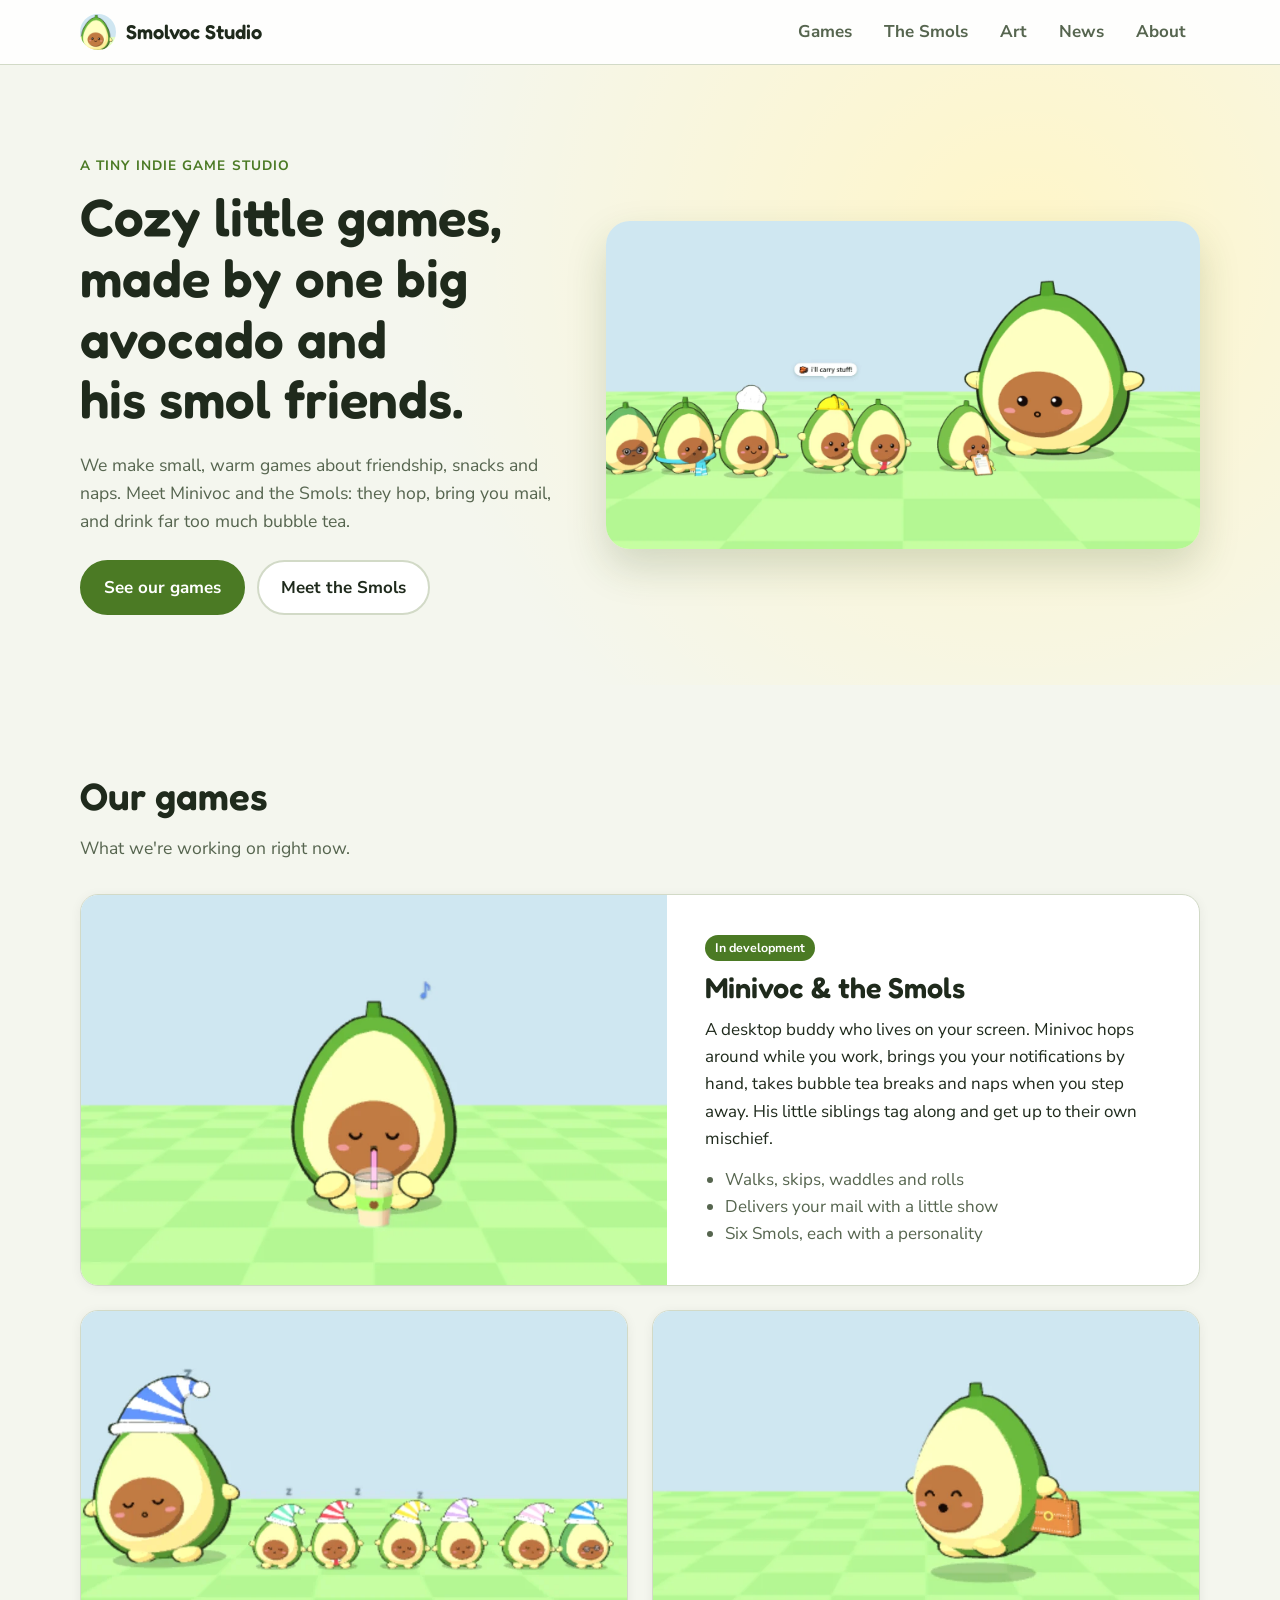
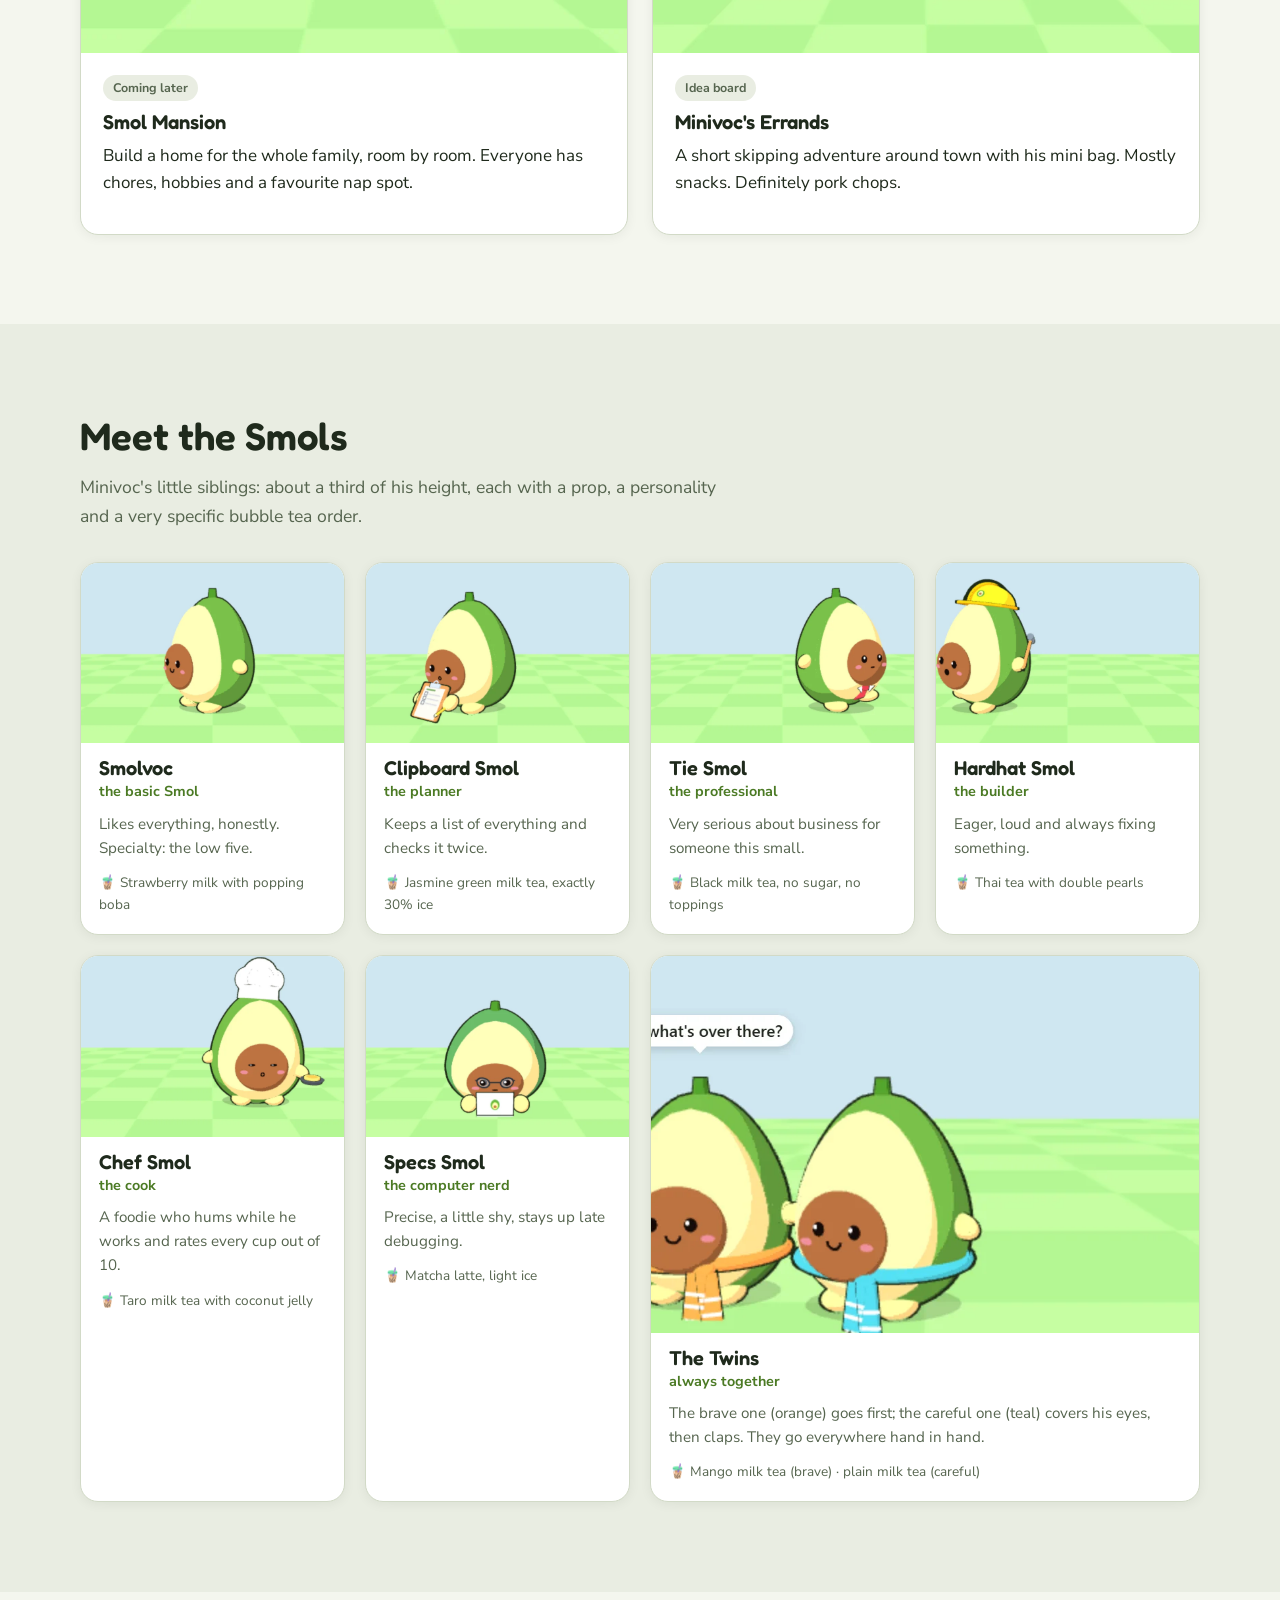
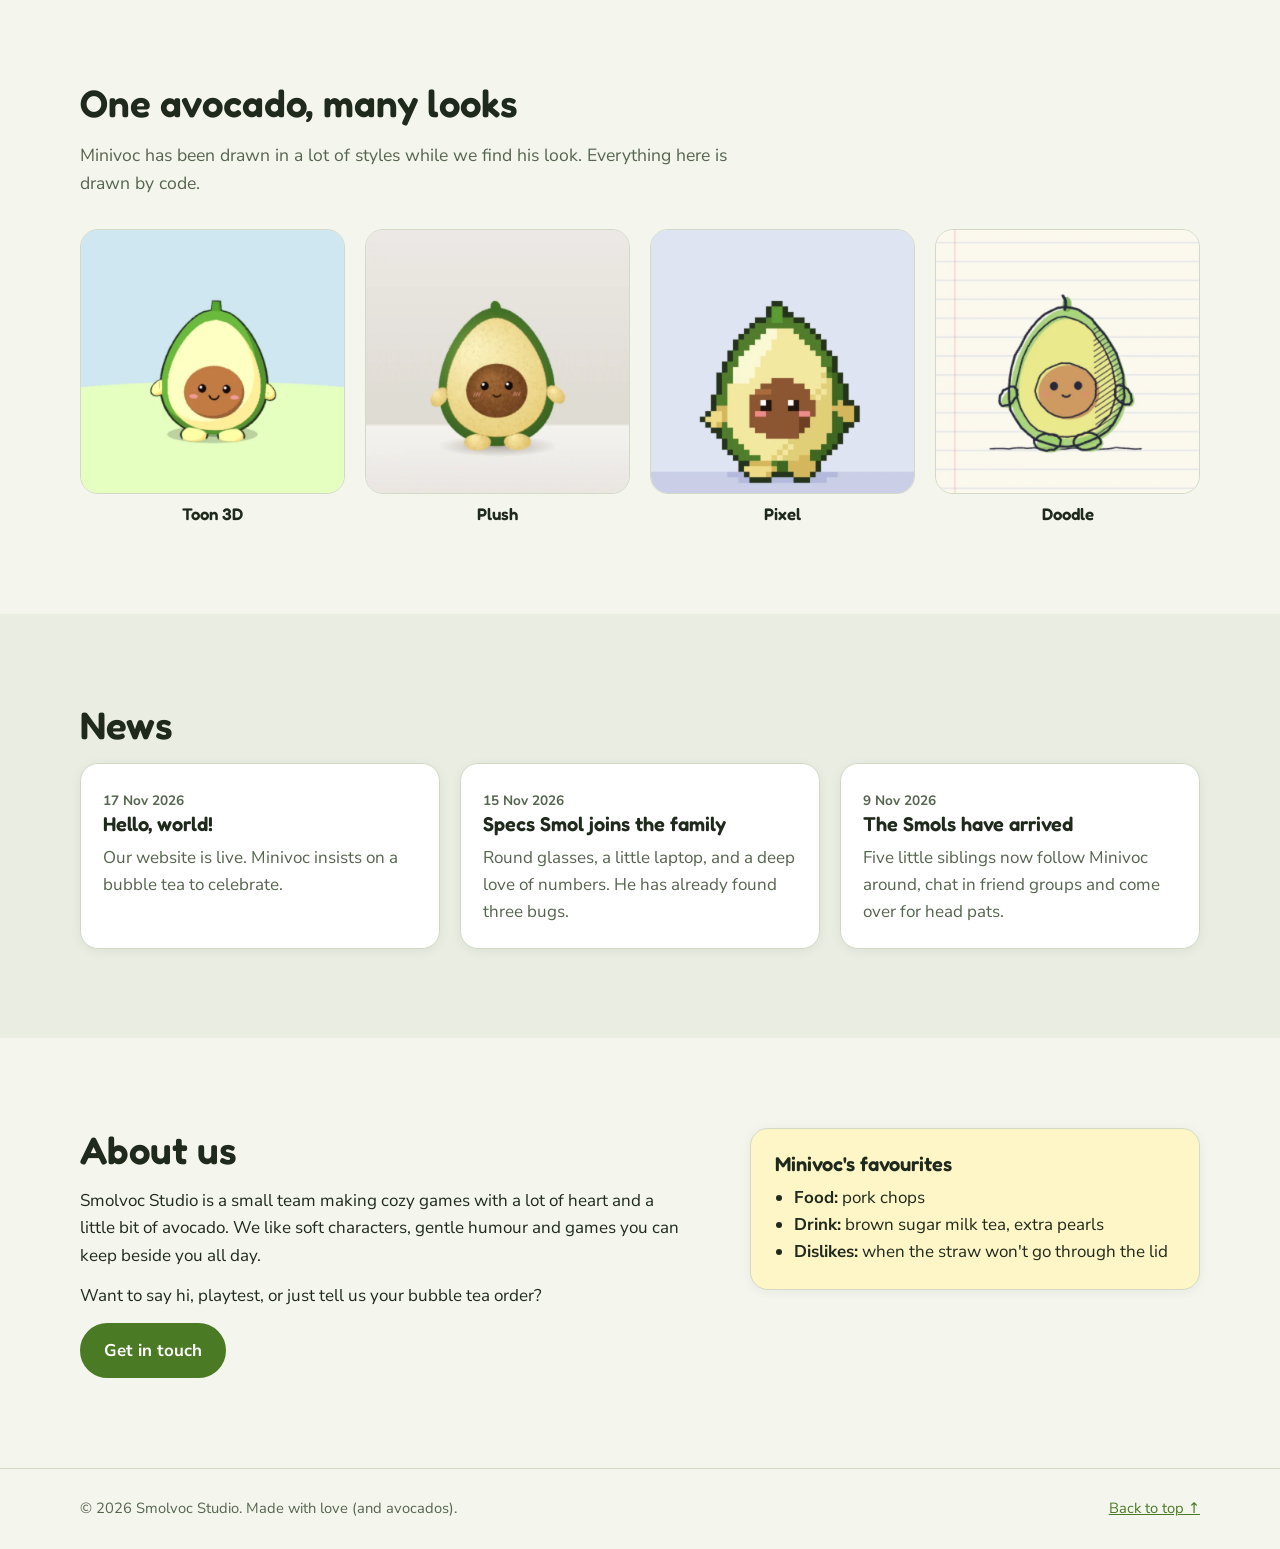
==== index.html @ 53bf6624 "TESTING SITE" ====
<!DOCTYPE html>
<html lang="en">
<head>
  <meta charset="utf-8">
  <meta name="viewport" content="width=device-width, initial-scale=1">
  <title>Smolvoc Studio · Cozy little games</title>
  <meta name="description" content="Smolvoc Studio makes small, cozy games starring Minivoc the avocado and his little siblings, the Smols.">
  <meta property="og:title" content="Smolvoc Studio">
  <meta property="og:description" content="Small, cozy games starring Minivoc and the Smols.">
  <meta property="og:image" content="assets/img/family.webp">
  <link rel="icon" type="image/png" href="assets/img/favicon.png">
  <link rel="preconnect" href="https://fonts.googleapis.com">
  <link rel="preconnect" href="https://fonts.gstatic.com" crossorigin>
  <link href="https://fonts.googleapis.com/css2?family=Fredoka:wght@500;600&family=Nunito+Sans:opsz,wght@6..12,400;6..12,700&display=swap" rel="stylesheet">
  <link rel="stylesheet" href="assets/css/style.css">
</head>
<body>
  <a class="skip" href="#main">Skip to content</a>

  <header class="site-header">
    <nav class="nav wrap" aria-label="Main">
      <a class="brand" href="#top"><img src="assets/img/favicon.png" alt="" width="36" height="36">Smolvoc Studio</a>
      <button class="nav-toggle" type="button" aria-expanded="false" aria-controls="nav-links">Menu</button>
      <ul class="nav-links" id="nav-links">
        <li><a href="#games">Games</a></li>
        <li><a href="#cast">The Smols</a></li>
        <li><a href="#styles">Art</a></li>
        <li><a href="#news">News</a></li>
        <li><a href="#about">About</a></li>
      </ul>
    </nav>
  </header>

  <main id="main">
    <!-- Hero -->
    <section class="hero" id="top">
      <div class="wrap hero-grid">
        <div class="hero-copy">
          <p class="eyebrow">A tiny indie game studio</p>
          <h1>Cozy little games, made by one big avocado and his smol friends.</h1>
          <p class="lede">We make small, warm games about friendship, snacks and naps. Meet Minivoc and the Smols: they hop, bring you mail, and drink far too much bubble tea.</p>
          <div class="cta">
            <a class="btn primary" href="#games">See our games</a>
            <a class="btn" href="#cast">Meet the Smols</a>
          </div>
        </div>
        <figure class="hero-art">
          <img src="assets/img/family.webp" width="1464" height="823" alt="Minivoc, a big cartoon avocado, standing with six small avocado Smols on a green checkered field.">
        </figure>
      </div>
    </section>

    <!-- Games -->
    <section class="section" id="games">
      <div class="wrap">
        <h2>Our games</h2>
        <p class="section-lede">What we're working on right now.</p>
        <div class="games">
          <article class="game featured">
            <img src="assets/img/minivoc-tea.webp" width="1116" height="698" alt="Minivoc sipping a bubble tea with a music note floating above him.">
            <div class="game-body">
              <span class="badge">In development</span>
              <h3>Minivoc &amp; the Smols</h3>
              <p>A desktop buddy who lives on your screen. Minivoc hops around while you work, brings you your notifications by hand, takes bubble tea breaks and naps when you step away. His little siblings tag along and get up to their own mischief.</p>
              <ul class="features">
                <li>Walks, skips, waddles and rolls</li>
                <li>Delivers your mail with a little show</li>
                <li>Six Smols, each with a personality</li>
              </ul>
            </div>
          </article>
          <article class="game">
            <img src="assets/img/nightcaps.webp" width="956" height="598" alt="Minivoc and five Smols asleep in striped nightcaps.">
            <div class="game-body">
              <span class="badge muted">Coming later</span>
              <h3>Smol Mansion</h3>
              <p>Build a home for the whole family, room by room. Everyone has chores, hobbies and a favourite nap spot.</p>
            </div>
          </article>
          <article class="game">
            <img src="assets/img/minivoc-bag.webp" width="956" height="598" alt="Minivoc skipping along with a little tan bag in his hand.">
            <div class="game-body">
              <span class="badge muted">Idea board</span>
              <h3>Minivoc's Errands</h3>
              <p>A short skipping adventure around town with his mini bag. Mostly snacks. Definitely pork chops.</p>
            </div>
          </article>
        </div>
      </div>
    </section>

    <!-- Cast -->
    <section class="section alt" id="cast">
      <div class="wrap">
        <h2>Meet the Smols</h2>
        <p class="section-lede">Minivoc's little siblings: about a third of his height, each with a prop, a personality and a very specific bubble tea order.</p>
        <div class="cast">
          <article class="char">
            <img src="assets/img/smol-plain.webp" width="956" height="598" alt="A plain Smolvoc standing on grass." loading="lazy">
            <h3>Smolvoc</h3><p class="role">the basic Smol</p>
            <p>Likes everything, honestly. Specialty: the low five.</p>
            <p class="tea">Strawberry milk with popping boba</p>
          </article>
          <article class="char">
            <img src="assets/img/smol-clipboard.webp" width="956" height="598" alt="Clipboard Smol holding a clipboard." loading="lazy">
            <h3>Clipboard Smol</h3><p class="role">the planner</p>
            <p>Keeps a list of everything and checks it twice.</p>
            <p class="tea">Jasmine green milk tea, exactly 30% ice</p>
          </article>
          <article class="char">
            <img src="assets/img/smol-tie.webp" width="956" height="598" alt="Tie Smol wearing a little red tie." loading="lazy">
            <h3>Tie Smol</h3><p class="role">the professional</p>
            <p>Very serious about business for someone this small.</p>
            <p class="tea">Black milk tea, no sugar, no toppings</p>
          </article>
          <article class="char">
            <img src="assets/img/smol-hardhat.webp" width="956" height="598" alt="Hardhat Smol in a yellow hard hat with a hammer." loading="lazy">
            <h3>Hardhat Smol</h3><p class="role">the builder</p>
            <p>Eager, loud and always fixing something.</p>
            <p class="tea">Thai tea with double pearls</p>
          </article>
          <article class="char">
            <img src="assets/img/smol-chef.webp" width="956" height="598" alt="Chef Smol in a chef's hat holding a frying pan." loading="lazy">
            <h3>Chef Smol</h3><p class="role">the cook</p>
            <p>A foodie who hums while he works and rates every cup out of 10.</p>
            <p class="tea">Taro milk tea with coconut jelly</p>
          </article>
          <article class="char">
            <img src="assets/img/smol-specs.webp" width="956" height="598" alt="Specs Smol with round glasses typing on a laptop." loading="lazy">
            <h3>Specs Smol</h3><p class="role">the computer nerd</p>
            <p>Precise, a little shy, stays up late debugging.</p>
            <p class="tea">Matcha latte, light ice</p>
          </article>
          <article class="char wide">
            <img src="assets/img/smol-twins.webp" width="956" height="598" alt="The twin Smols in orange and teal scarves, walking side by side." loading="lazy">
            <h3>The Twins</h3><p class="role">always together</p>
            <p>The brave one (orange) goes first; the careful one (teal) covers his eyes, then claps. They go everywhere hand in hand.</p>
            <p class="tea">Mango milk tea (brave) · plain milk tea (careful)</p>
          </article>
        </div>
      </div>
    </section>

    <!-- Art styles -->
    <section class="section" id="styles">
      <div class="wrap">
        <h2>One avocado, many looks</h2>
        <p class="section-lede">Minivoc has been drawn in a lot of styles while we find his look. Everything here is drawn by code.</p>
        <div class="styles">
          <figure><img src="assets/img/minivoc-toon.webp" width="716" height="716" alt="Minivoc in a cel-shaded 3D toon style." loading="lazy"><figcaption>Toon 3D</figcaption></figure>
          <figure><img src="assets/img/minivoc-plush.webp" width="716" height="716" alt="Minivoc drawn as a soft plush toy." loading="lazy"><figcaption>Plush</figcaption></figure>
          <figure><img src="assets/img/minivoc-pixel.webp" width="716" height="716" alt="Minivoc as a pixel-art sprite." loading="lazy"><figcaption>Pixel</figcaption></figure>
          <figure><img src="assets/img/minivoc-doodle.webp" width="716" height="716" alt="Minivoc as a hand-drawn doodle on lined paper." loading="lazy"><figcaption>Doodle</figcaption></figure>
        </div>
      </div>
    </section>

    <!-- News -->
    <section class="section alt" id="news">
      <div class="wrap">
        <h2>News</h2>
        <div class="news">
          <article>
            <time datetime="2026-11-17">17 Nov 2026</time>
            <h3>Hello, world!</h3>
            <p>Our website is live. Minivoc insists on a bubble tea to celebrate.</p>
          </article>
          <article>
            <time datetime="2026-11-15">15 Nov 2026</time>
            <h3>Specs Smol joins the family</h3>
            <p>Round glasses, a little laptop, and a deep love of numbers. He has already found three bugs.</p>
          </article>
          <article>
            <time datetime="2026-11-09">9 Nov 2026</time>
            <h3>The Smols have arrived</h3>
            <p>Five little siblings now follow Minivoc around, chat in friend groups and come over for head pats.</p>
          </article>
        </div>
      </div>
    </section>

    <!-- About -->
    <section class="section" id="about">
      <div class="wrap about">
        <div>
          <h2>About us</h2>
          <p>Smolvoc Studio is a small team making cozy games with a lot of heart and a little bit of avocado. We like soft characters, gentle humour and games you can keep beside you all day.</p>
          <p>Want to say hi, playtest, or just tell us your bubble tea order?</p>
          <a class="btn primary" href="mailto:hello@example.com">Get in touch</a>
        </div>
        <aside class="favs">
          <h3>Minivoc's favourites</h3>
          <ul>
            <li><b>Food:</b> pork chops</li>
            <li><b>Drink:</b> brown sugar milk tea, extra pearls</li>
            <li><b>Dislikes:</b> when the straw won't go through the lid</li>
          </ul>
        </aside>
      </div>
    </section>
  </main>

  <footer class="site-footer">
    <div class="wrap">
      <p>© <span id="year">2026</span> Smolvoc Studio. Made with love (and avocados).</p>
      <p><a href="#top">Back to top ↑</a></p>
    </div>
  </footer>

  <script src="assets/js/main.js"></script>
</body>
</html>
---- assets/css/style.css ----
:root {
  --bg: #f4f6ee;
  --bg-alt: #e9ede2;
  --surface: #ffffff;
  --ink: #1f2a1c;
  --muted: #56654f;
  --accent: #4b7a24;
  --accent-ink: #ffffff;
  --pit: #b87442;
  --cream: #fff6c8;
  --line: #d2dac7;
  --radius: 18px;
  --font-display: "Fredoka", "Trebuchet MS", sans-serif;
  --font-body: "Nunito Sans", "Segoe UI", system-ui, sans-serif;
  color-scheme: light;
}
@media (prefers-color-scheme: dark) {
  :root {
    --bg: #131811; --bg-alt: #1a2017; --surface: #1d2419; --ink: #e8eee2; --muted: #a2b099;
    --accent: #a3cf6e; --accent-ink: #15200c; --line: #2f3a2a; --cream: #3d3a1c; color-scheme: dark;
  }
}

* { box-sizing: border-box; }
html { scroll-behavior: smooth; scroll-padding-top: 76px; }
@media (prefers-reduced-motion: reduce) { html { scroll-behavior: auto; } }
body { margin: 0; background: var(--bg); color: var(--ink); font: 17px/1.6 var(--font-body); }
img { max-width: 100%; height: auto; display: block; }
h1, h2, h3 { font-family: var(--font-display); font-weight: 600; line-height: 1.15; margin: 0 0 0.4em; text-wrap: balance; }
h1 { font-size: clamp(2rem, 4.5vw, 3.3rem); }
h2 { font-size: clamp(1.7rem, 3.2vw, 2.4rem); }
h3 { font-size: 1.25rem; }
p { margin: 0 0 0.8em; }
a { color: var(--accent); }
a:focus-visible, button:focus-visible { outline: 3px solid var(--accent); outline-offset: 3px; border-radius: 6px; }

.wrap { width: min(1120px, 100% - 40px); margin-inline: auto; }
.skip { position: absolute; left: -999px; top: 8px; background: var(--surface); padding: 8px 14px; border-radius: 8px; z-index: 20; }
.skip:focus { left: 8px; }

/* Header */
.site-header { position: sticky; top: 0; z-index: 10; background: color-mix(in srgb, var(--surface) 88%, transparent); backdrop-filter: blur(10px); border-bottom: 1px solid var(--line); }
.nav { display: flex; align-items: center; gap: 16px; min-height: 64px; }
.brand { display: flex; align-items: center; gap: 10px; font: 600 1.25rem var(--font-display); color: var(--ink); text-decoration: none; margin-right: auto; }
.brand img { border-radius: 50%; background: #cfe6f1; }
.nav-links { display: flex; gap: 4px; list-style: none; margin: 0; padding: 0; }
.nav-links a { display: block; padding: 8px 14px; border-radius: 10px; color: var(--muted); font-weight: 700; text-decoration: none; }
.nav-links a:hover { background: var(--bg-alt); color: var(--ink); }
.nav-toggle { display: none; font: 700 0.95rem var(--font-body); background: var(--surface); color: var(--ink); border: 1px solid var(--line); border-radius: 10px; padding: 8px 14px; cursor: pointer; }
@media (max-width: 760px) {
  .nav-toggle { display: block; }
  .nav-links { display: none; position: absolute; left: 0; right: 0; top: 100%; flex-direction: column; padding: 8px 20px 16px; background: var(--surface); border-bottom: 1px solid var(--line); }
  .nav-links.open { display: flex; }
}

/* Buttons */
.btn { display: inline-block; padding: 12px 22px; border-radius: 999px; font-weight: 700; text-decoration: none; color: var(--ink); background: var(--surface); border: 2px solid var(--line); transition: transform 0.15s, border-color 0.15s; }
.btn:hover { border-color: var(--accent); transform: translateY(-2px); }
.btn.primary { background: var(--accent); color: var(--accent-ink); border-color: var(--accent); }

/* Hero */
.hero { padding: clamp(40px, 7vw, 90px) 0 clamp(40px, 6vw, 70px); background: radial-gradient(circle at 80% 30%, var(--cream), transparent 55%), var(--bg); }
.hero-grid { display: grid; grid-template-columns: 1fr 1.25fr; gap: clamp(24px, 4vw, 56px); align-items: center; }
.eyebrow { font-weight: 700; color: var(--accent); text-transform: uppercase; letter-spacing: 0.08em; font-size: 0.85rem; }
.lede, .section-lede { color: var(--muted); font-size: 1.1rem; max-width: 60ch; }
.cta { display: flex; flex-wrap: wrap; gap: 12px; margin-top: 24px; }
.hero-art { margin: 0; }
.hero-art img { border-radius: 24px; box-shadow: 0 18px 40px rgba(40, 70, 20, 0.18); animation: bob 4s ease-in-out infinite; }
@keyframes bob { 50% { transform: translateY(-8px); } }
@media (prefers-reduced-motion: reduce) { .hero-art img { animation: none; } }
@media (max-width: 860px) { .hero-grid { grid-template-columns: 1fr; } }

/* Sections */
.section { padding: clamp(50px, 7vw, 90px) 0; }
.section.alt { background: var(--bg-alt); }
.section-lede { margin-bottom: 32px; }

/* Cards */
.game, .char, .news article, .favs { background: var(--surface); border: 1px solid var(--line); border-radius: var(--radius); overflow: hidden; box-shadow: 0 2px 12px rgba(20, 40, 20, 0.06); }

.games { display: grid; grid-template-columns: repeat(2, 1fr); gap: 24px; }
.game { display: grid; grid-template-rows: auto 1fr; }
.game img { aspect-ratio: 16 / 10; object-fit: cover; width: 100%; }
.game-body { padding: 20px 22px 24px; }
.game.featured { grid-column: 1 / -1; grid-template-columns: 1.1fr 1fr; grid-template-rows: none; }
.game.featured img { height: 100%; }
.game.featured .game-body { padding: clamp(22px, 3vw, 40px); align-self: center; }
.game.featured h3 { font-size: 1.8rem; }
.badge { display: inline-block; font-size: 0.78rem; font-weight: 700; padding: 3px 10px; border-radius: 999px; background: var(--accent); color: var(--accent-ink); margin-bottom: 10px; }
.badge.muted { background: var(--bg-alt); color: var(--muted); }
.features { padding-left: 1.2em; margin: 0; color: var(--muted); }
@media (max-width: 760px) { .games { grid-template-columns: 1fr; } .game.featured { grid-template-columns: 1fr; } }

.cast { display: grid; grid-template-columns: repeat(auto-fill, minmax(240px, 1fr)); gap: 20px; }
.char { padding-bottom: 18px; transition: transform 0.2s; }
.char:hover { transform: translateY(-4px) rotate(-0.5deg); }
.char img { aspect-ratio: 16 / 11; object-fit: cover; width: 100%; margin-bottom: 14px; }
.char > :not(img) { padding-inline: 18px; }
.char h3 { margin-bottom: 0; }
.char .role { color: var(--accent); font-weight: 700; font-size: 0.9rem; margin-bottom: 8px; }
.char p { color: var(--muted); font-size: 0.95rem; }
.char .tea { font-size: 0.85rem; margin: 0; }
.char .tea::before { content: "🧋 "; }
.char.wide { grid-column: span 2; }
@media (max-width: 560px) { .char.wide { grid-column: auto; } }

.styles { display: grid; grid-template-columns: repeat(4, 1fr); gap: 20px; }
.styles figure { margin: 0; }
.styles img { border-radius: var(--radius); border: 1px solid var(--line); }
.styles figcaption { text-align: center; font: 600 1.05rem var(--font-display); margin-top: 10px; }
@media (max-width: 760px) { .styles { grid-template-columns: repeat(2, 1fr); } }

.news { display: grid; grid-template-columns: repeat(auto-fit, minmax(260px, 1fr)); gap: 20px; }
.news article { padding: 22px; }
.news time { color: var(--muted); font-size: 0.85rem; font-weight: 700; }
.news p { color: var(--muted); margin: 0; }

.about { display: grid; grid-template-columns: 1.4fr 1fr; gap: 40px; align-items: start; }
.about p { max-width: 60ch; }
.favs { padding: 24px; background: var(--cream); }
.favs ul { margin: 0; padding-left: 1.1em; }
@media (max-width: 760px) { .about { grid-template-columns: 1fr; } }

/* Footer */
.site-footer { border-top: 1px solid var(--line); padding: 28px 0; color: var(--muted); font-size: 0.92rem; }
.site-footer .wrap { display: flex; flex-wrap: wrap; justify-content: space-between; gap: 10px; }
.site-footer p { margin: 0; }
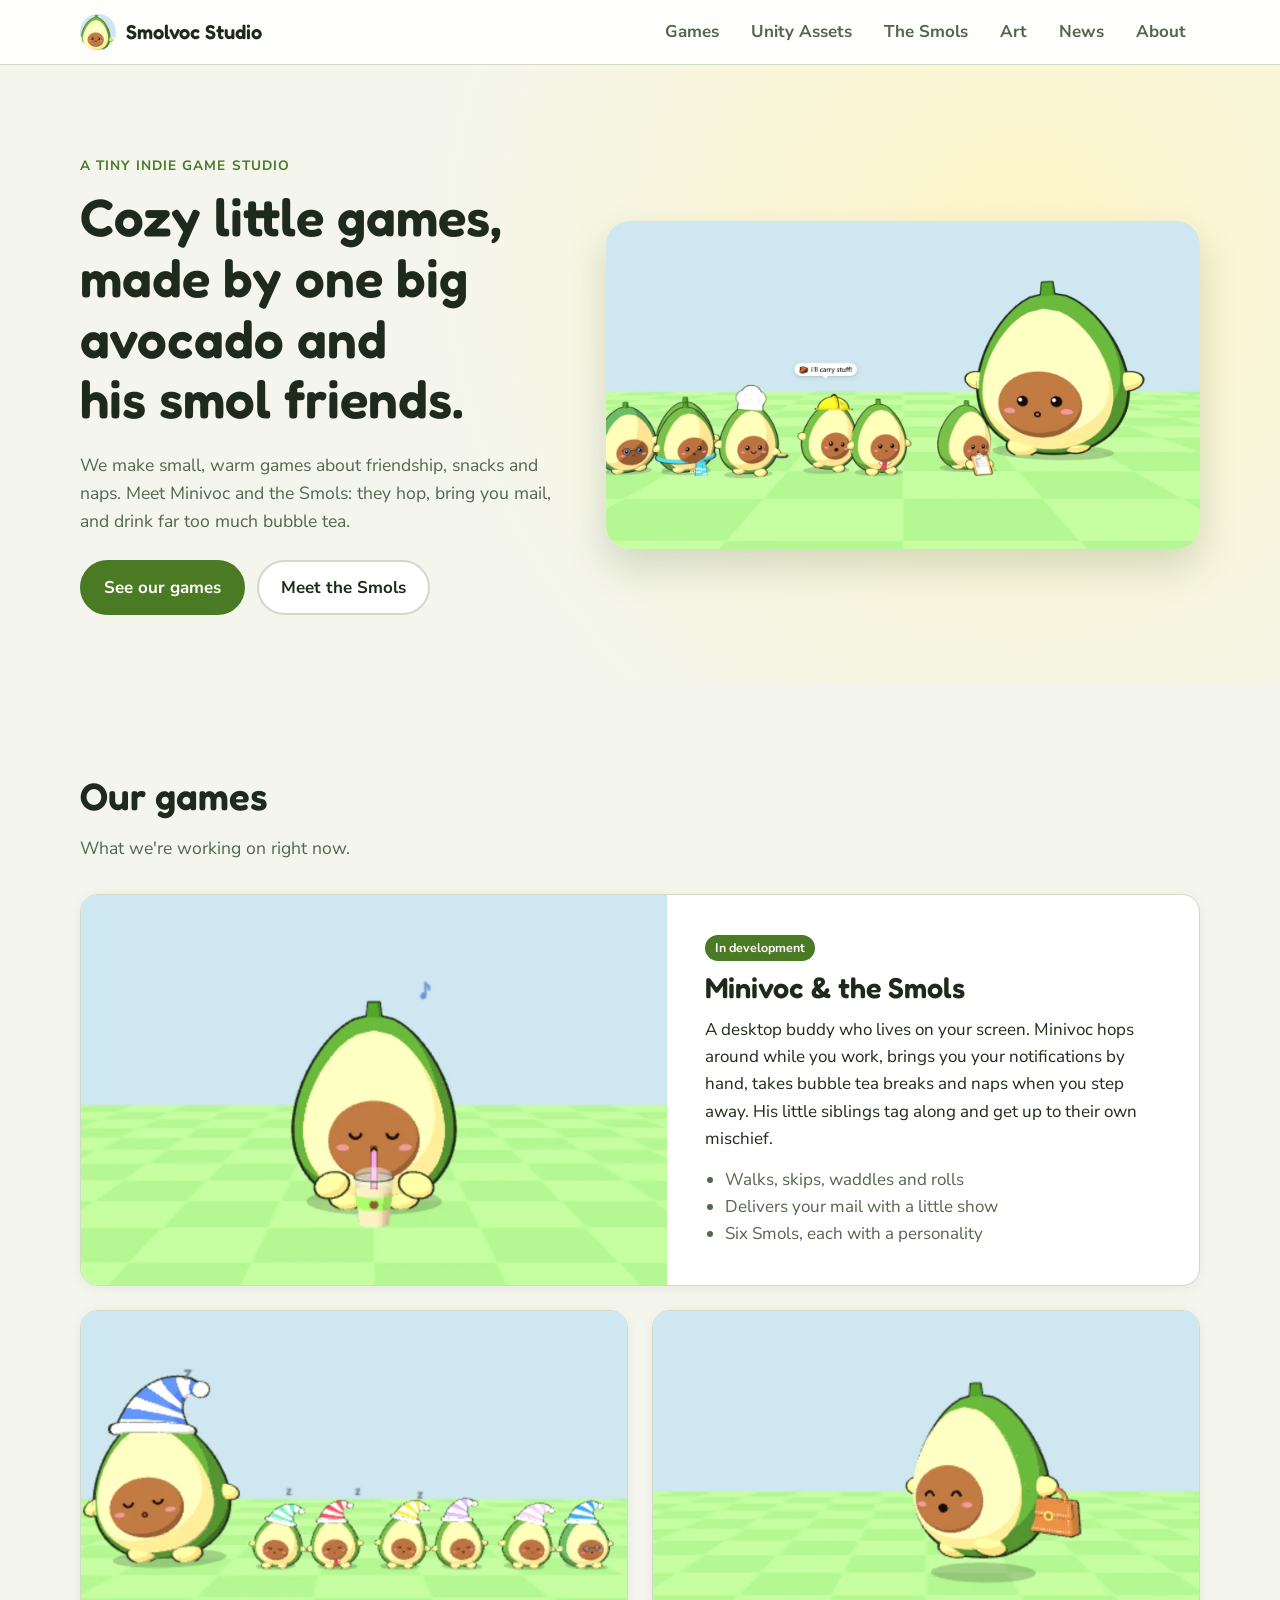
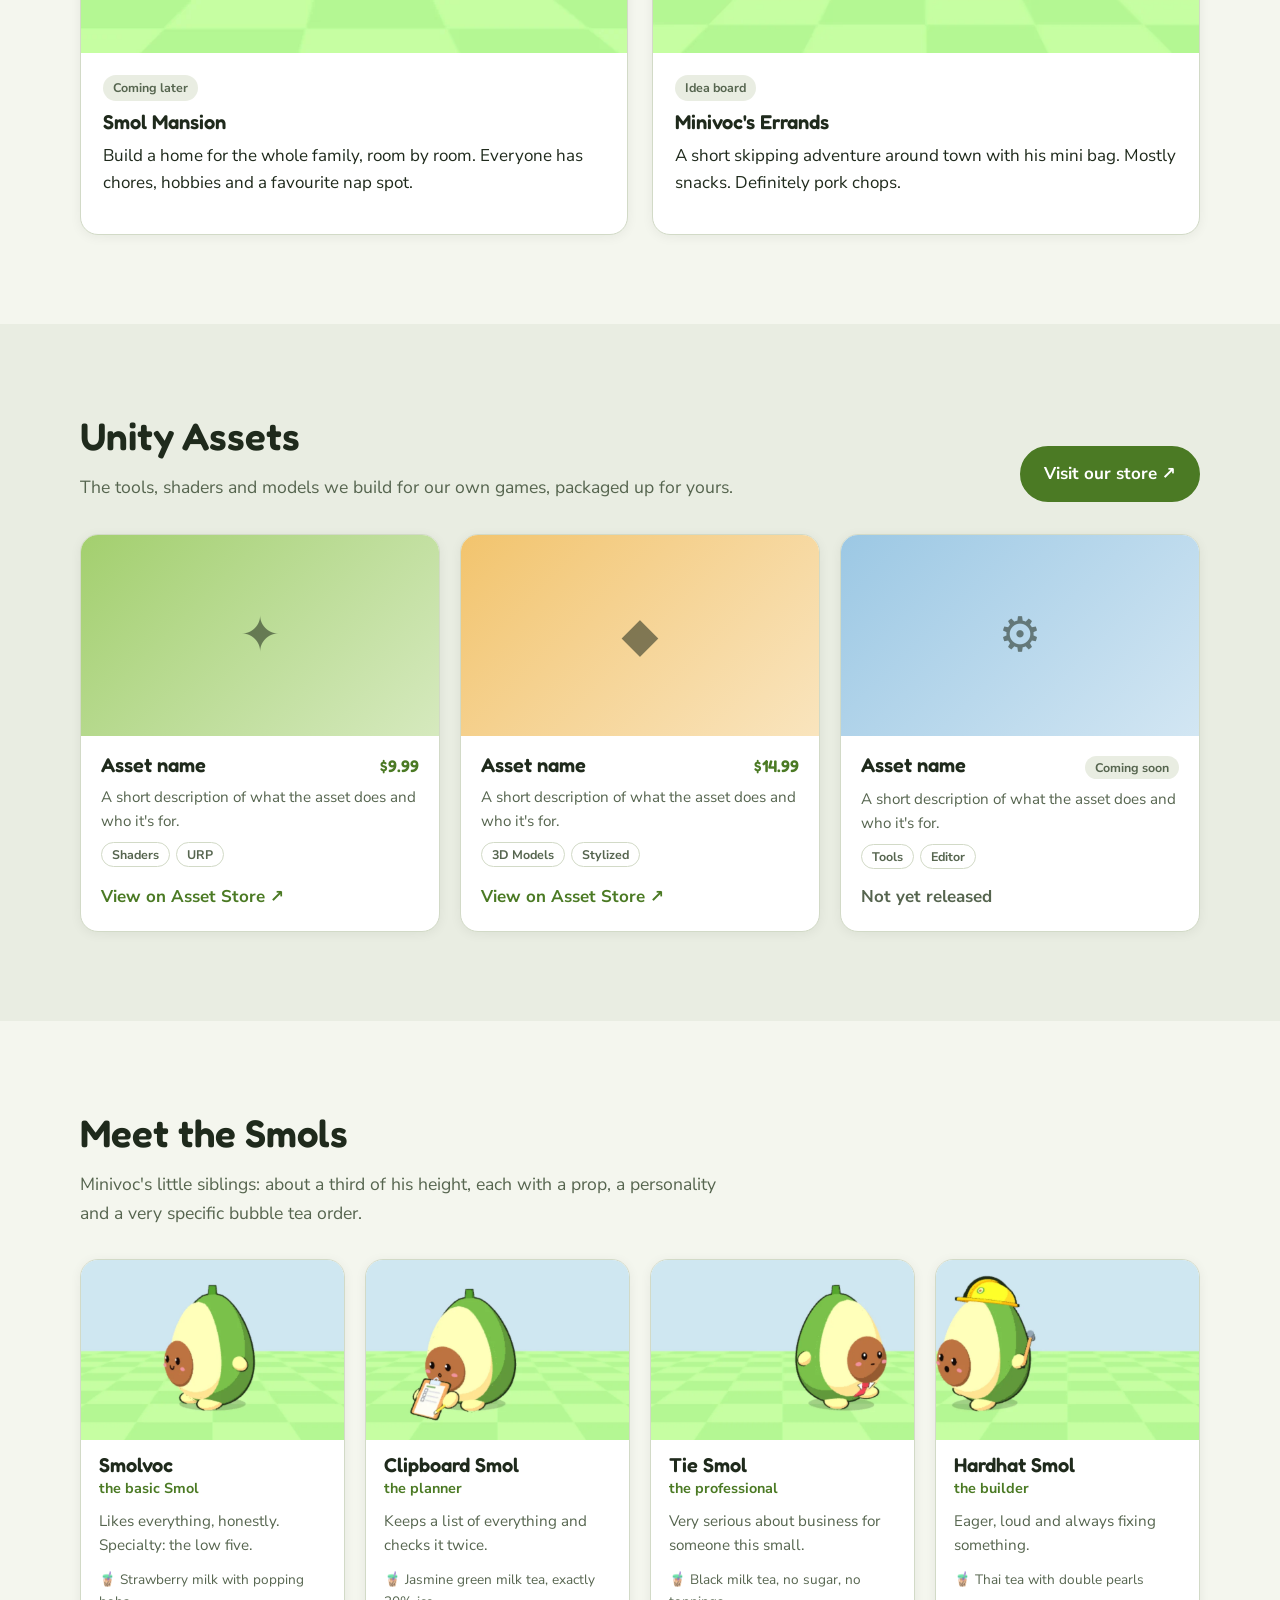
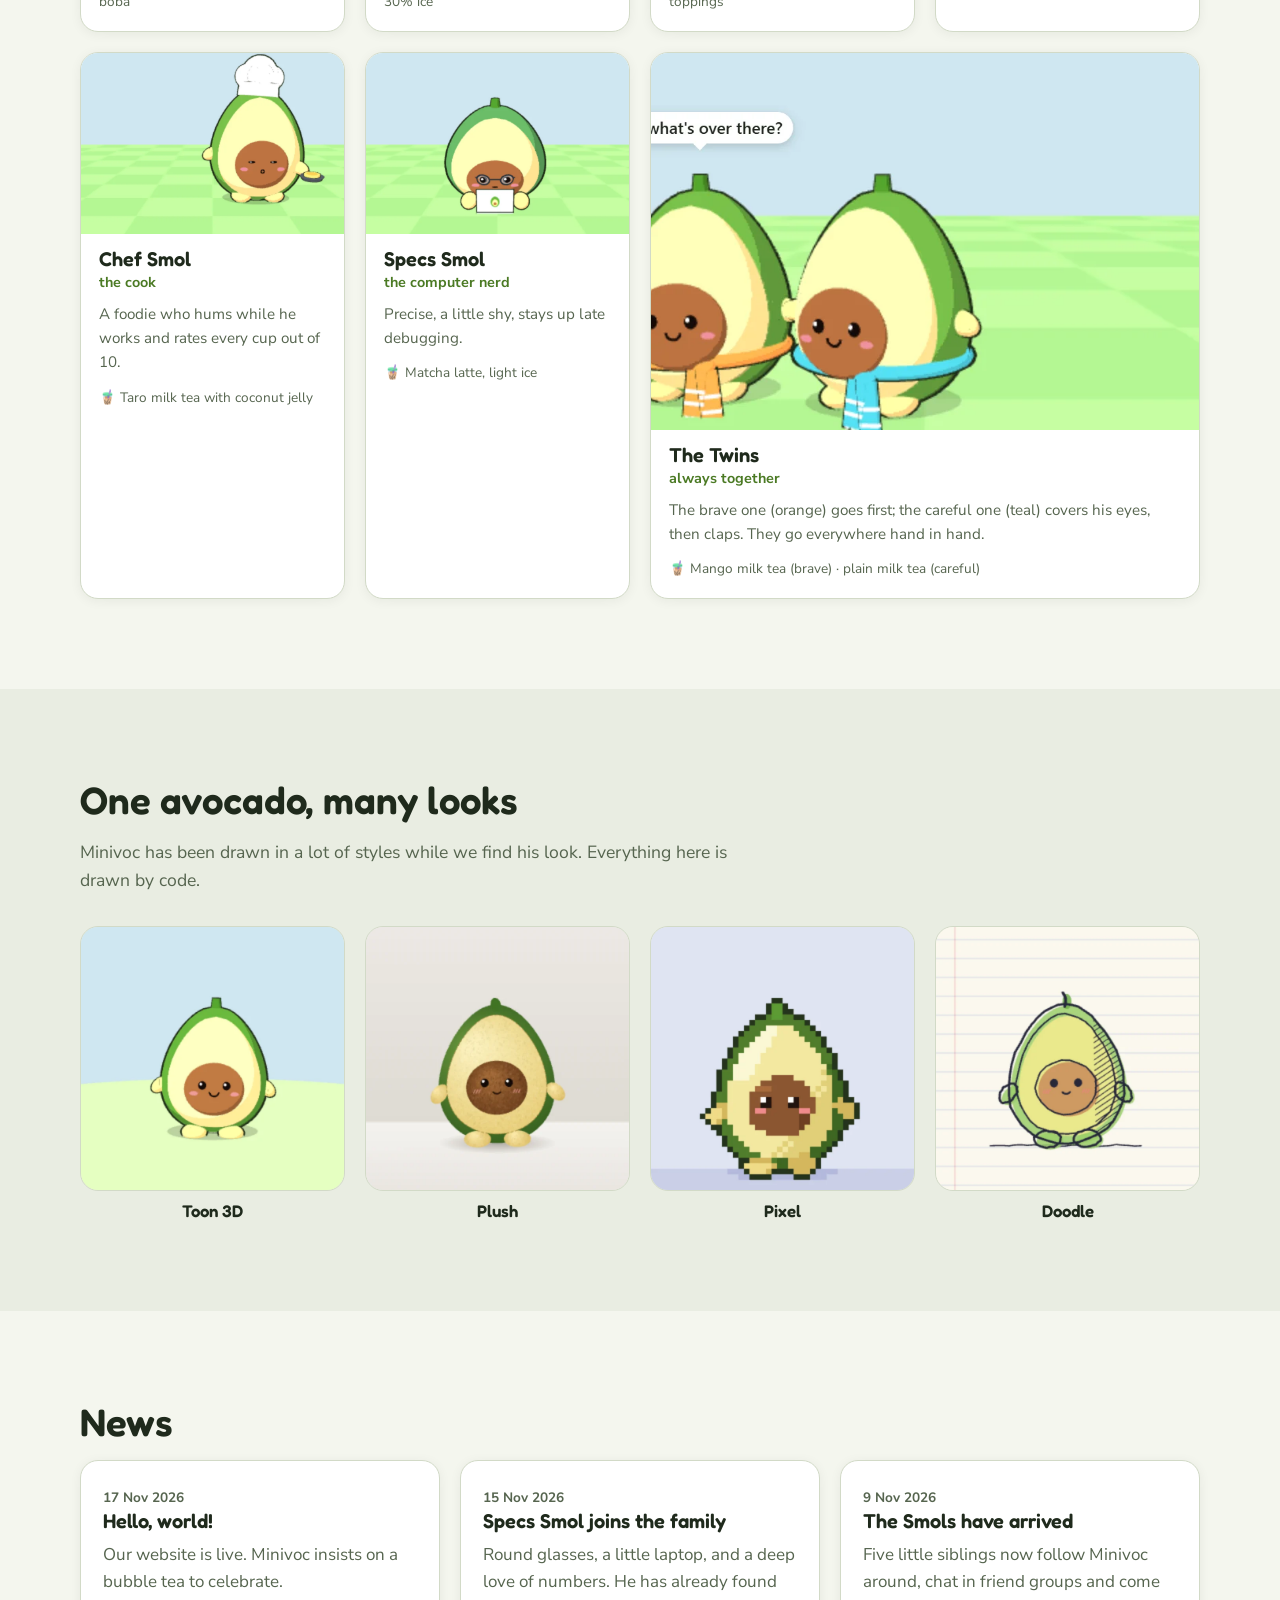
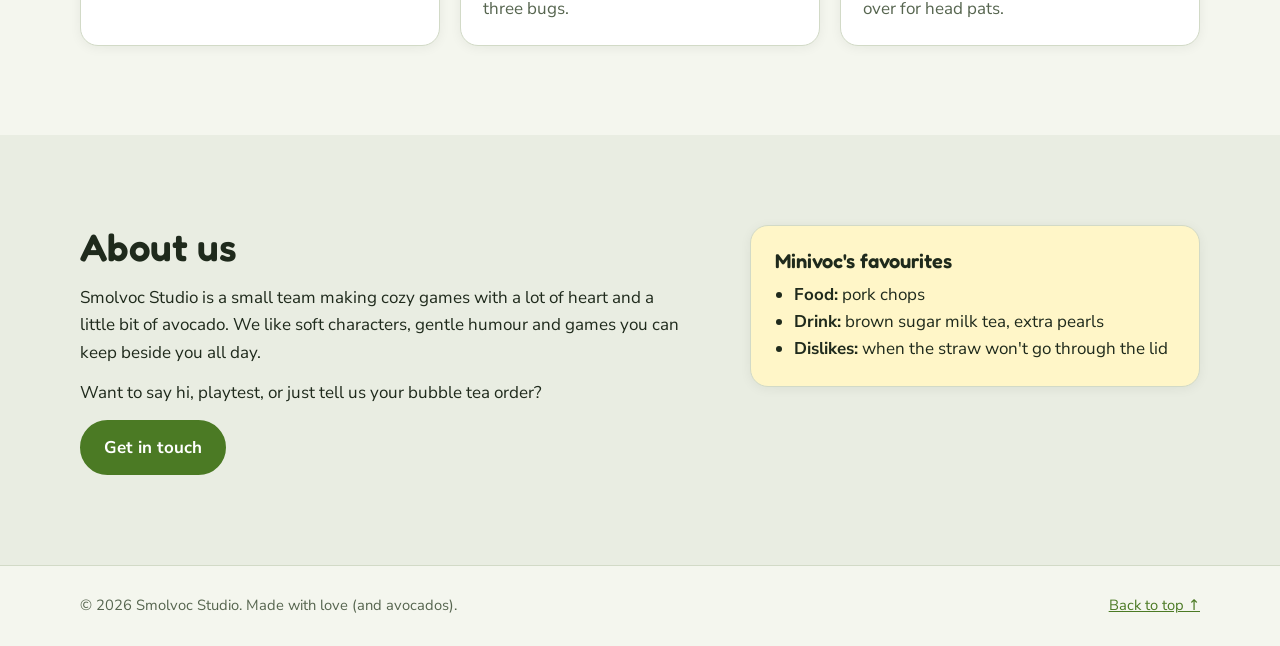
==== commit f0225d6a: "Unity Asset Store link" ====
--- a/index.html
+++ b/index.html
@@ -23,6 +23,7 @@
       <button class="nav-toggle" type="button" aria-expanded="false" aria-controls="nav-links">Menu</button>
       <ul class="nav-links" id="nav-links">
         <li><a href="#games">Games</a></li>
+        <li><a href="#assets">Unity Assets</a></li>
         <li><a href="#cast">The Smols</a></li>
         <li><a href="#styles">Art</a></li>
         <li><a href="#news">News</a></li>
@@ -89,8 +90,52 @@
       </div>
     </section>
 
+    <!-- Unity assets -->
+    <section class="section alt" id="assets">
+      <div class="wrap">
+        <div class="section-head">
+          <div>
+            <h2>Unity Assets</h2>
+            <p class="section-lede">The tools, shaders and models we build for our own games, packaged up for yours.</p>
+          </div>
+          <!-- TODO: replace with your Unity Asset Store publisher page link -->
+          <a class="btn primary" href="https://assetstore.unity.com/" target="_blank" rel="noopener">Visit our store ↗</a>
+        </div>
+        <div class="assets">
+          <!-- Copy one <article class="asset"> block per asset. Set the link, price, tags and (optionally) an image. -->
+          <article class="asset">
+            <div class="asset-thumb" style="--tint:#a3cf6e" aria-hidden="true">✦</div>
+            <div class="asset-body">
+              <div class="asset-row"><h3>Asset name</h3><span class="price">$9.99</span></div>
+              <p>A short description of what the asset does and who it's for.</p>
+              <ul class="tags"><li>Shaders</li><li>URP</li></ul>
+              <a class="asset-link" href="https://assetstore.unity.com/" target="_blank" rel="noopener">View on Asset Store ↗</a>
+            </div>
+          </article>
+          <article class="asset">
+            <div class="asset-thumb" style="--tint:#f2c46d" aria-hidden="true">◆</div>
+            <div class="asset-body">
+              <div class="asset-row"><h3>Asset name</h3><span class="price">$14.99</span></div>
+              <p>A short description of what the asset does and who it's for.</p>
+              <ul class="tags"><li>3D Models</li><li>Stylized</li></ul>
+              <a class="asset-link" href="https://assetstore.unity.com/" target="_blank" rel="noopener">View on Asset Store ↗</a>
+            </div>
+          </article>
+          <article class="asset">
+            <div class="asset-thumb" style="--tint:#9cc8e4" aria-hidden="true">⚙</div>
+            <div class="asset-body">
+              <div class="asset-row"><h3>Asset name</h3><span class="price soon">Coming soon</span></div>
+              <p>A short description of what the asset does and who it's for.</p>
+              <ul class="tags"><li>Tools</li><li>Editor</li></ul>
+              <span class="asset-link muted">Not yet released</span>
+            </div>
+          </article>
+        </div>
+      </div>
+    </section>
+
     <!-- Cast -->
-    <section class="section alt" id="cast">
+    <section class="section" id="cast">
       <div class="wrap">
         <h2>Meet the Smols</h2>
         <p class="section-lede">Minivoc's little siblings: about a third of his height, each with a prop, a personality and a very specific bubble tea order.</p>
@@ -142,7 +187,7 @@
     </section>
 
     <!-- Art styles -->
-    <section class="section" id="styles">
+    <section class="section alt" id="styles">
       <div class="wrap">
         <h2>One avocado, many looks</h2>
         <p class="section-lede">Minivoc has been drawn in a lot of styles while we find his look. Everything here is drawn by code.</p>
@@ -156,7 +201,7 @@
     </section>
 
     <!-- News -->
-    <section class="section alt" id="news">
+    <section class="section" id="news">
       <div class="wrap">
         <h2>News</h2>
         <div class="news">
@@ -180,7 +225,7 @@
     </section>
 
     <!-- About -->
-    <section class="section" id="about">
+    <section class="section alt" id="about">
       <div class="wrap about">
         <div>
           <h2>About us</h2>
--- a/assets/css/style.css
+++ b/assets/css/style.css
@@ -125,3 +125,23 @@
 .site-footer { border-top: 1px solid var(--line); padding: 28px 0; color: var(--muted); font-size: 0.92rem; }
 .site-footer .wrap { display: flex; flex-wrap: wrap; justify-content: space-between; gap: 10px; }
 .site-footer p { margin: 0; }
+
+/* Unity assets */
+.section-head { display: flex; flex-wrap: wrap; align-items: end; justify-content: space-between; gap: 8px 24px; margin-bottom: 32px; }
+.section-head .section-lede { margin-bottom: 0; }
+.assets { display: grid; grid-template-columns: repeat(auto-fill, minmax(280px, 1fr)); gap: 20px; }
+.asset { display: grid; grid-template-rows: auto 1fr; background: var(--surface); border: 1px solid var(--line); border-radius: var(--radius); overflow: hidden; box-shadow: 0 2px 12px rgba(20, 40, 20, 0.06); transition: transform 0.2s; }
+.asset:hover { transform: translateY(-4px); }
+.asset-thumb { aspect-ratio: 16 / 9; display: grid; place-items: center; font-size: 3rem; color: rgba(31, 42, 28, 0.55); background: linear-gradient(135deg, var(--tint), color-mix(in srgb, var(--tint) 45%, #ffffff)); }
+.asset > img { aspect-ratio: 16 / 9; object-fit: cover; width: 100%; }
+.asset-body { display: flex; flex-direction: column; gap: 8px; padding: 18px 20px 20px; }
+.asset-body p { color: var(--muted); font-size: 0.95rem; margin: 0; }
+.asset-row { display: flex; align-items: baseline; justify-content: space-between; gap: 12px; }
+.asset-row h3 { margin: 0; }
+.price { font: 600 1.05rem var(--font-display); color: var(--accent); white-space: nowrap; }
+.price.soon { font: 700 0.78rem var(--font-body); color: var(--muted); background: var(--bg-alt); padding: 3px 10px; border-radius: 999px; }
+.tags { display: flex; flex-wrap: wrap; gap: 6px; list-style: none; margin: 0; padding: 0; }
+.tags li { font-size: 0.78rem; font-weight: 700; padding: 2px 10px; border-radius: 999px; border: 1px solid var(--line); color: var(--muted); }
+.asset-link { margin-top: auto; padding-top: 6px; font-weight: 700; text-decoration: none; }
+.asset-link:hover { text-decoration: underline; }
+.asset-link.muted { color: var(--muted); }
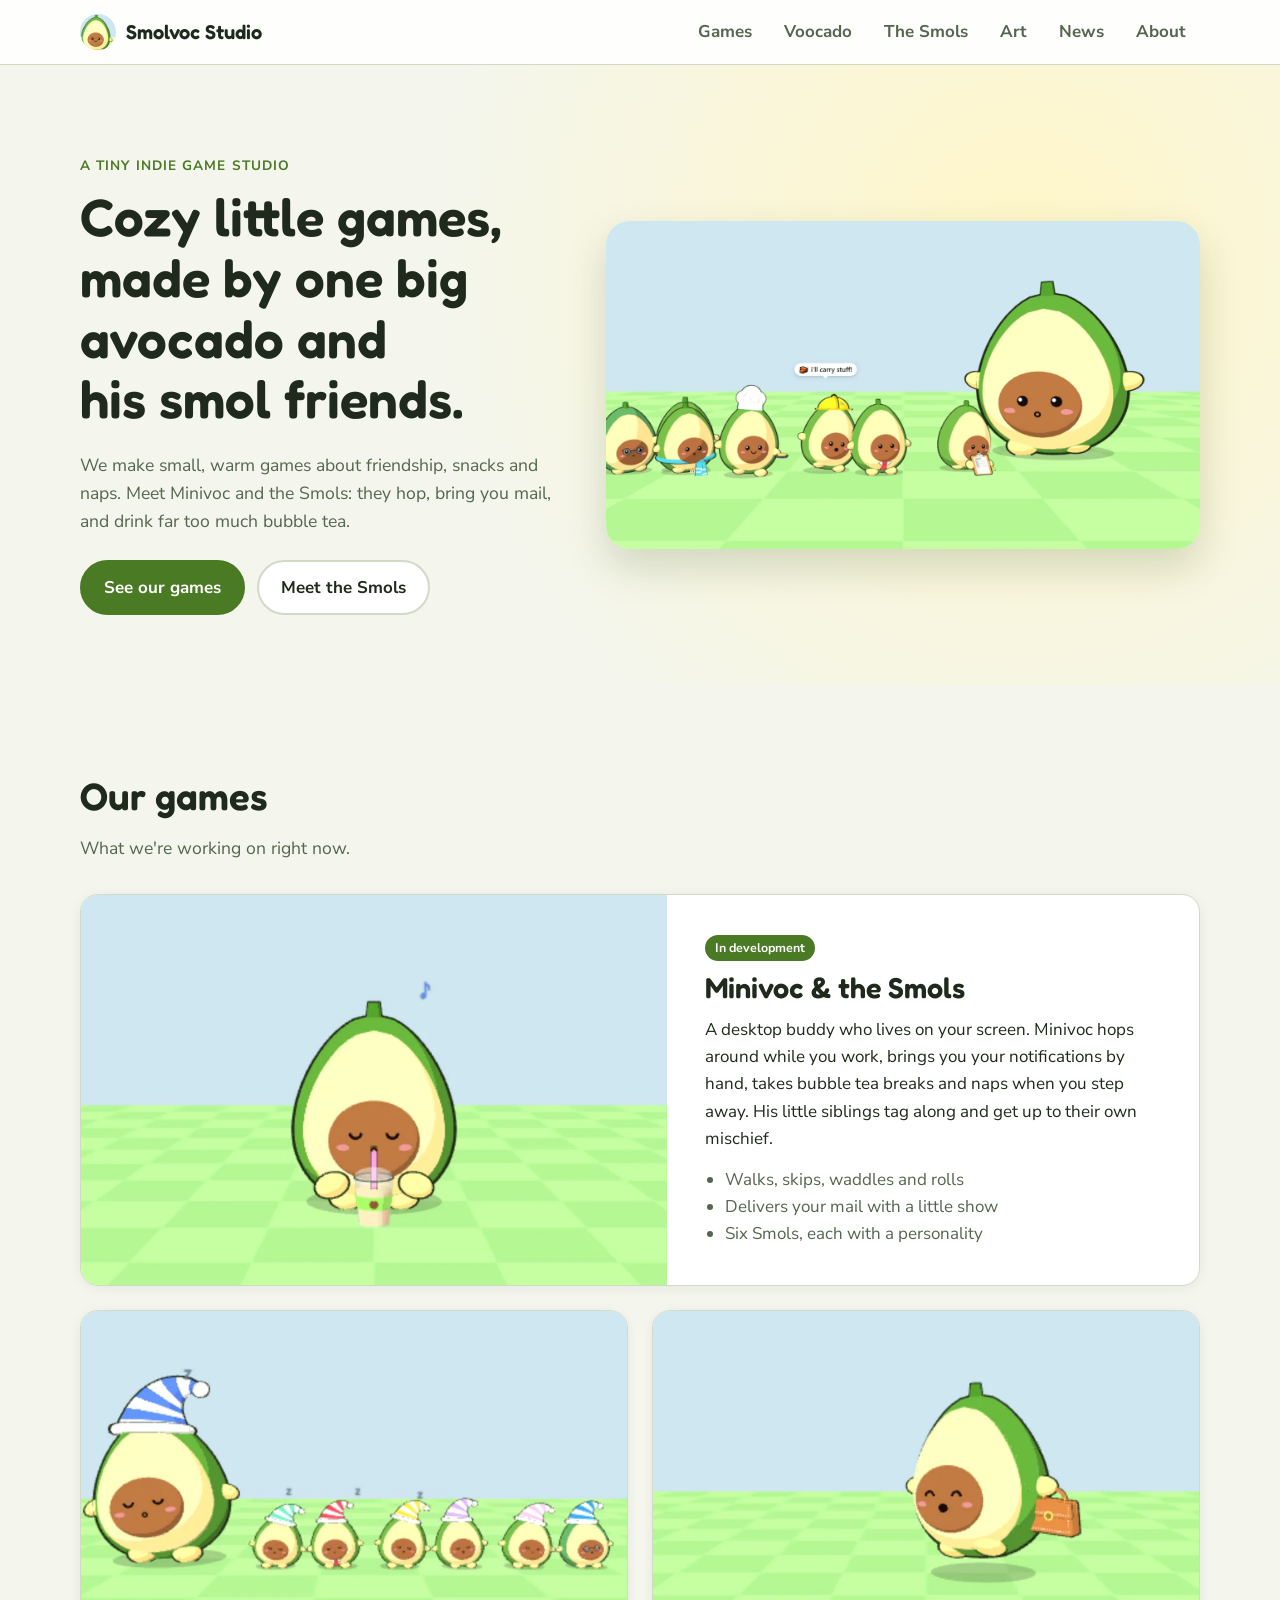
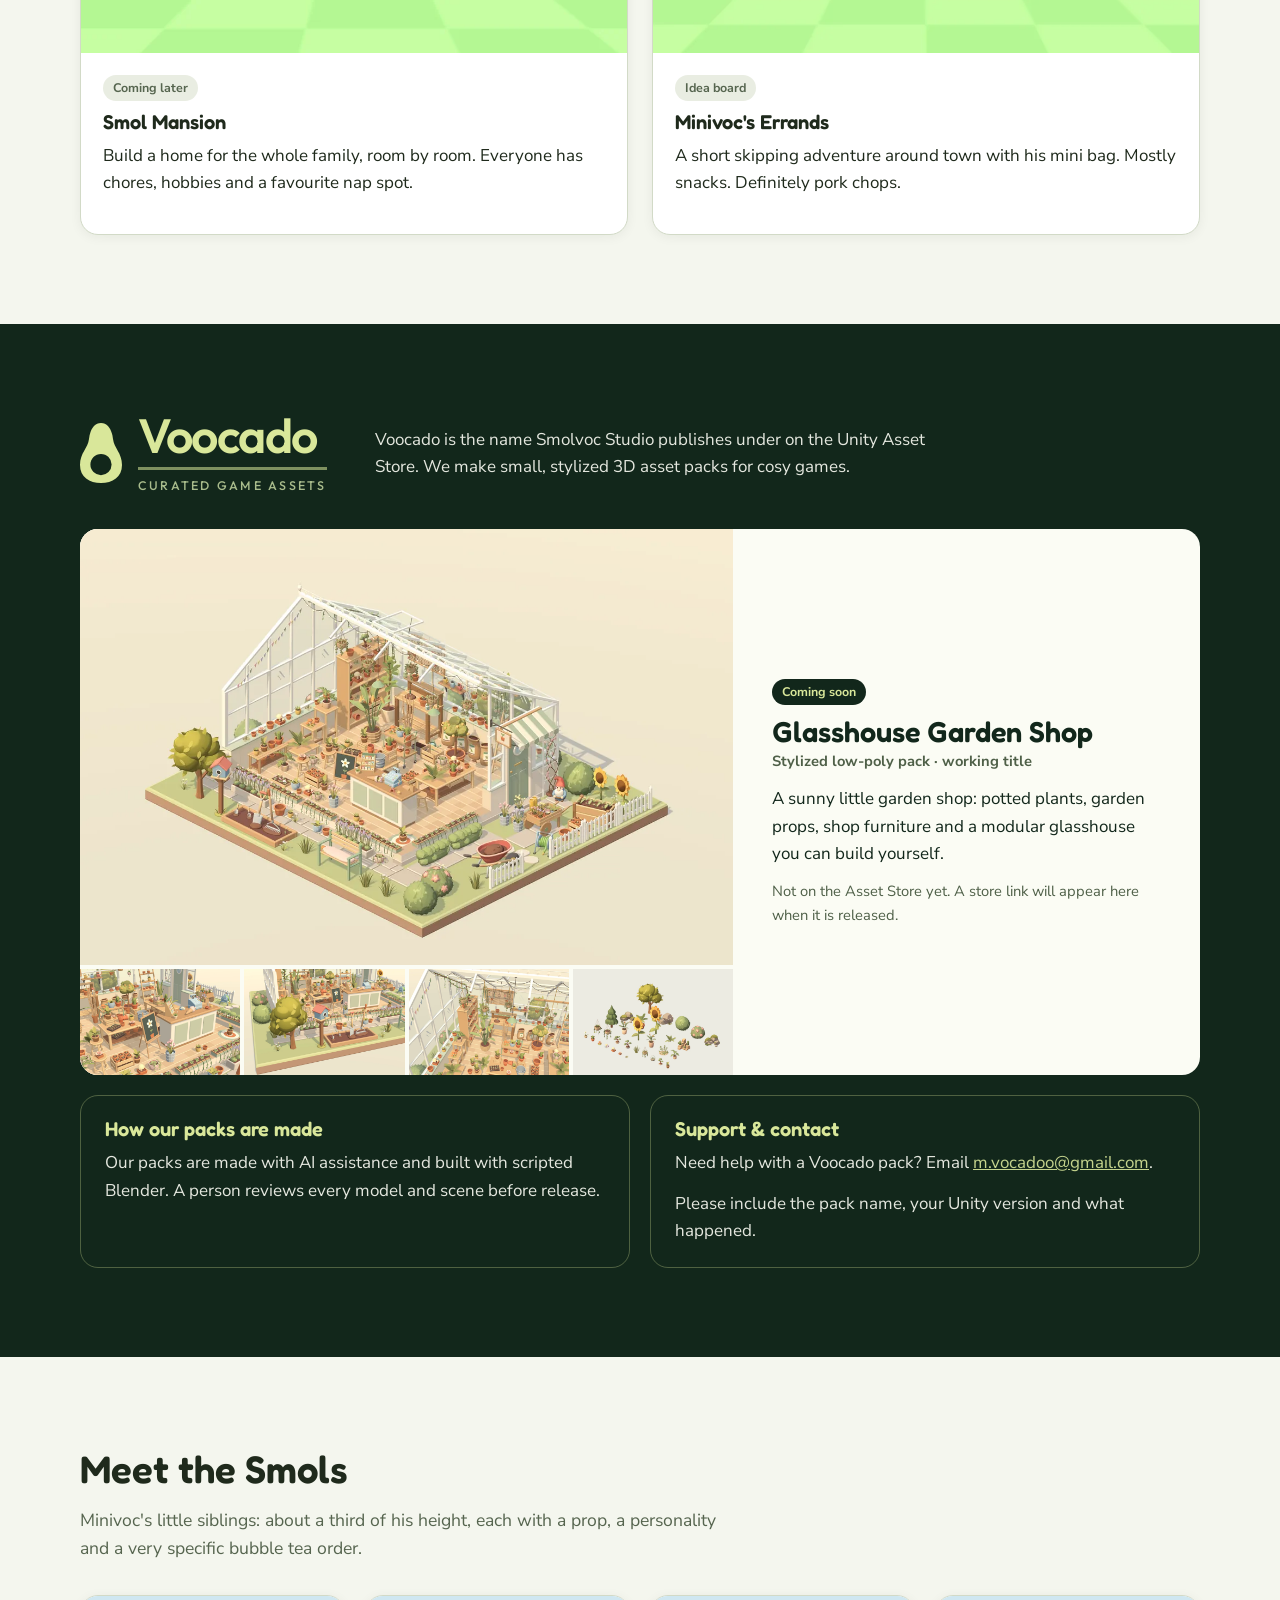
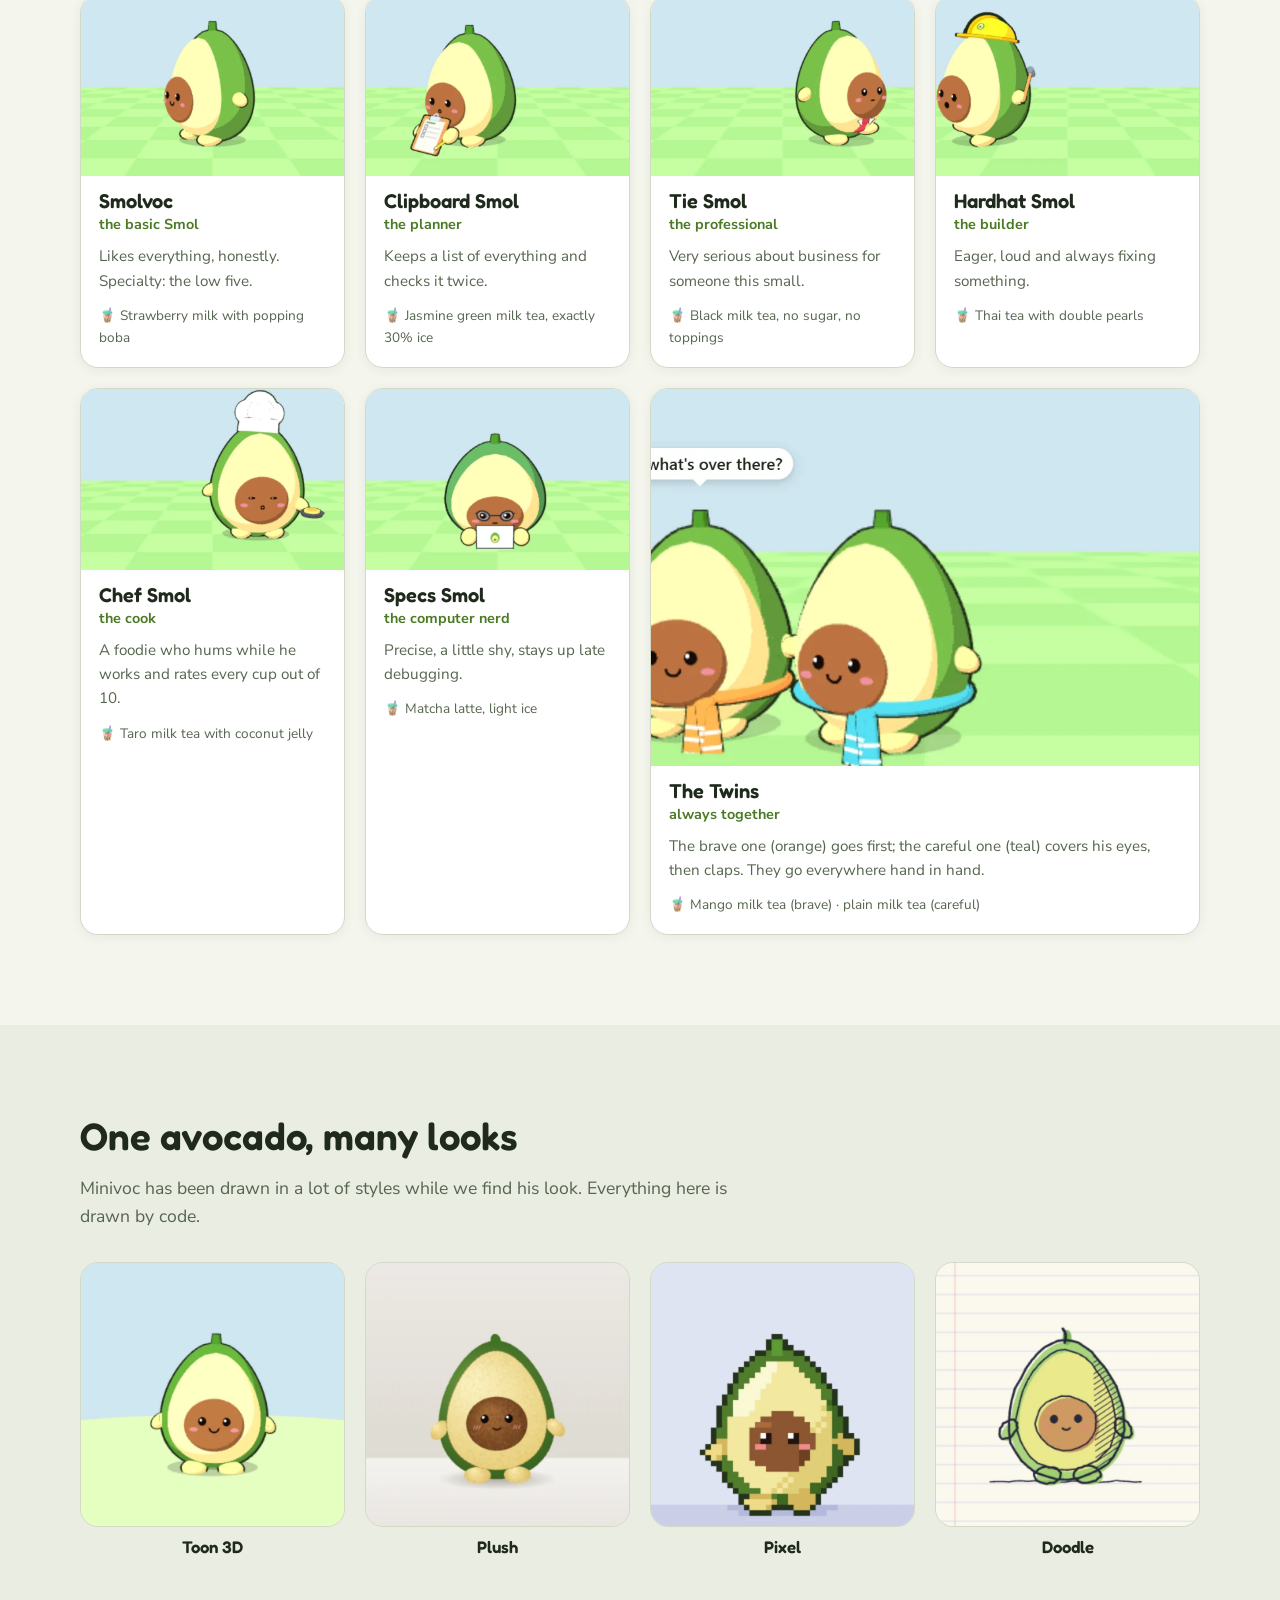
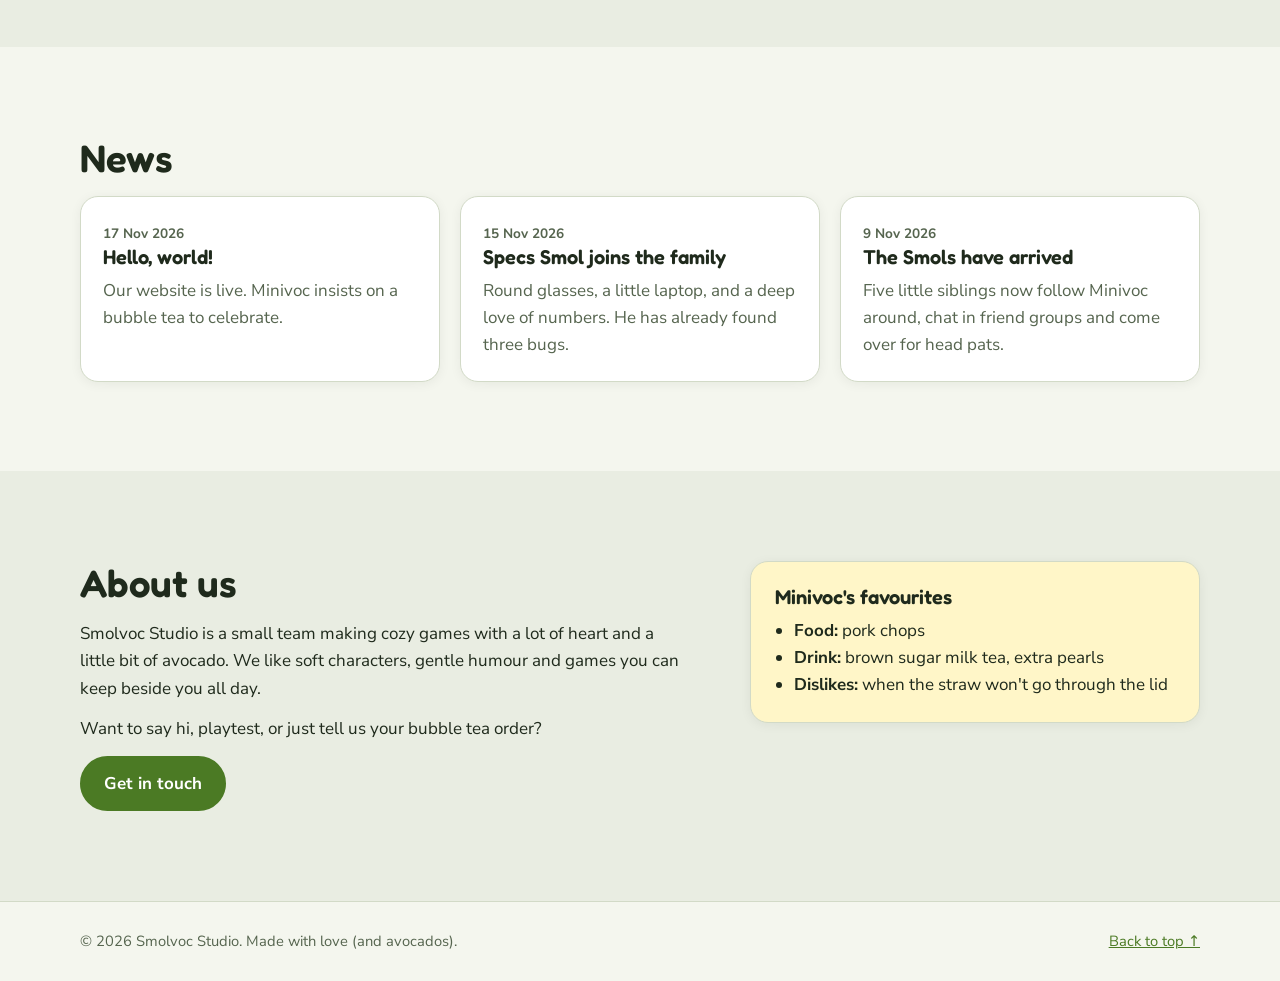
==== commit aed6fa5d: "Add Voocado publisher section for the Unity Asset Store Rename the Unity Assets tab to Voocado, add " ====
--- a/index.html
+++ b/index.html
@@ -11,7 +11,7 @@
   <link rel="icon" type="image/png" href="assets/img/favicon.png">
   <link rel="preconnect" href="https://fonts.googleapis.com">
   <link rel="preconnect" href="https://fonts.gstatic.com" crossorigin>
-  <link href="https://fonts.googleapis.com/css2?family=Fredoka:wght@500;600&family=Nunito+Sans:opsz,wght@6..12,400;6..12,700&display=swap" rel="stylesheet">
+  <link href="https://fonts.googleapis.com/css2?family=Fredoka:wght@500;600&family=Outfit:wght@500;600&family=Nunito+Sans:opsz,wght@6..12,400;6..12,700&display=swap" rel="stylesheet">
   <link rel="stylesheet" href="assets/css/style.css">
 </head>
 <body>
@@ -23,7 +23,7 @@
       <button class="nav-toggle" type="button" aria-expanded="false" aria-controls="nav-links">Menu</button>
       <ul class="nav-links" id="nav-links">
         <li><a href="#games">Games</a></li>
-        <li><a href="#assets">Unity Assets</a></li>
+        <li><a href="#voocado">Voocado</a></li>
         <li><a href="#cast">The Smols</a></li>
         <li><a href="#styles">Art</a></li>
         <li><a href="#news">News</a></li>
@@ -90,46 +90,47 @@
       </div>
     </section>
 
-    <!-- Unity assets -->
-    <section class="section alt" id="assets">
-      <div class="wrap">
-        <div class="section-head">
-          <div>
-            <h2>Unity Assets</h2>
-            <p class="section-lede">The tools, shaders and models we build for our own games, packaged up for yours.</p>
-          </div>
-          <!-- TODO: replace with your Unity Asset Store publisher page link -->
-          <a class="btn primary" href="https://assetstore.unity.com/" target="_blank" rel="noopener">Visit our store ↗</a>
-        </div>
-        <div class="assets">
-          <!-- Copy one <article class="asset"> block per asset. Set the link, price, tags and (optionally) an image. -->
-          <article class="asset">
-            <div class="asset-thumb" style="--tint:#a3cf6e" aria-hidden="true">✦</div>
-            <div class="asset-body">
-              <div class="asset-row"><h3>Asset name</h3><span class="price">$9.99</span></div>
-              <p>A short description of what the asset does and who it's for.</p>
-              <ul class="tags"><li>Shaders</li><li>URP</li></ul>
-              <a class="asset-link" href="https://assetstore.unity.com/" target="_blank" rel="noopener">View on Asset Store ↗</a>
-            </div>
-          </article>
-          <article class="asset">
-            <div class="asset-thumb" style="--tint:#f2c46d" aria-hidden="true">◆</div>
-            <div class="asset-body">
-              <div class="asset-row"><h3>Asset name</h3><span class="price">$14.99</span></div>
-              <p>A short description of what the asset does and who it's for.</p>
-              <ul class="tags"><li>3D Models</li><li>Stylized</li></ul>
-              <a class="asset-link" href="https://assetstore.unity.com/" target="_blank" rel="noopener">View on Asset Store ↗</a>
-            </div>
-          </article>
-          <article class="asset">
-            <div class="asset-thumb" style="--tint:#9cc8e4" aria-hidden="true">⚙</div>
-            <div class="asset-body">
-              <div class="asset-row"><h3>Asset name</h3><span class="price soon">Coming soon</span></div>
-              <p>A short description of what the asset does and who it's for.</p>
-              <ul class="tags"><li>Tools</li><li>Editor</li></ul>
-              <span class="asset-link muted">Not yet released</span>
-            </div>
-          </article>
+    <!-- Voocado: our Unity Asset Store publisher -->
+    <section class="section voocado" id="voocado">
+      <div class="wrap">
+        <header class="vc-head">
+          <div class="vc-logo">
+            <svg class="vc-mark" viewBox="190 120 420 600" width="42" height="60" aria-hidden="true" focusable="false"><path fill-rule="evenodd" fill="currentColor" d="M400 120 C330 120 290 190 280 280 C270 370 190 420 190 540 C190 660 285 720 400 720 C515 720 610 660 610 540 C610 420 530 370 520 280 C510 190 470 120 400 120 Z M400 430 A106 106 0 1 0 400 642 A106 106 0 1 0 400 430 Z"/></svg>
+            <div>
+              <h2 class="vc-word">Voocado</h2>
+              <p class="vc-tagline">Curated game assets</p>
+            </div>
+          </div>
+          <p class="vc-about">Voocado is the name Smolvoc Studio publishes under on the Unity Asset Store. We make small, stylized 3D asset packs for cosy games.</p>
+        </header>
+
+        <article class="pack">
+          <div class="pack-gallery">
+            <a class="pack-main" href="assets/img/voocado/garden-shop-1.webp"><img src="assets/img/voocado/garden-shop-1.webp" width="1200" height="800" alt="A low-poly glasshouse garden shop seen from above, with plants, shelves and a counter inside." loading="lazy"></a>
+            <a href="assets/img/voocado/garden-shop-2.webp"><img src="assets/img/voocado/garden-shop-2.webp" width="1200" height="800" alt="The shop counter with a till, potted plants and a chalkboard sign." loading="lazy"></a>
+            <a href="assets/img/voocado/garden-shop-3.webp"><img src="assets/img/voocado/garden-shop-3.webp" width="1200" height="800" alt="The outdoor garden corner with a tree, a birdhouse and planters." loading="lazy"></a>
+            <a href="assets/img/voocado/garden-shop-4.webp"><img src="assets/img/voocado/garden-shop-4.webp" width="1200" height="800" alt="Inside the glasshouse: shelves full of potted plants under hanging lights." loading="lazy"></a>
+            <a href="assets/img/voocado/garden-shop-5.webp"><img src="assets/img/voocado/garden-shop-5.webp" width="1200" height="800" alt="The pack's plants laid out side by side: trees, sunflowers, bushes and small pots." loading="lazy"></a>
+          </div>
+          <div class="pack-body">
+            <span class="badge">Coming soon</span>
+            <h3>Glasshouse Garden Shop</h3>
+            <p class="pack-sub">Stylized low-poly pack · working title</p>
+            <p>A sunny little garden shop: potted plants, garden props, shop furniture and a modular glasshouse you can build yourself.</p>
+            <p class="pack-note">Not on the Asset Store yet. A store link will appear here when it is released.</p>
+          </div>
+        </article>
+
+        <div class="vc-info">
+          <div class="vc-card">
+            <h3>How our packs are made</h3>
+            <p>Our packs are made with AI assistance and built with scripted Blender. A person reviews every model and scene before release.</p>
+          </div>
+          <div class="vc-card" id="support">
+            <h3>Support &amp; contact</h3>
+            <p>Need help with a Voocado pack? Email <a href="mailto:m.vocadoo@gmail.com">m.vocadoo@gmail.com</a>.</p>
+            <p>Please include the pack name, your Unity version and what happened.</p>
+          </div>
         </div>
       </div>
     </section>
@@ -231,7 +232,7 @@
           <h2>About us</h2>
           <p>Smolvoc Studio is a small team making cozy games with a lot of heart and a little bit of avocado. We like soft characters, gentle humour and games you can keep beside you all day.</p>
           <p>Want to say hi, playtest, or just tell us your bubble tea order?</p>
-          <a class="btn primary" href="mailto:hello@example.com">Get in touch</a>
+          <a class="btn primary" href="mailto:m.vocadoo@gmail.com">Get in touch</a>
         </div>
         <aside class="favs">
           <h3>Minivoc's favourites</h3>
--- a/assets/css/style.css
+++ b/assets/css/style.css
@@ -126,22 +126,37 @@
 .site-footer .wrap { display: flex; flex-wrap: wrap; justify-content: space-between; gap: 10px; }
 .site-footer p { margin: 0; }
 
-/* Unity assets */
-.section-head { display: flex; flex-wrap: wrap; align-items: end; justify-content: space-between; gap: 8px 24px; margin-bottom: 32px; }
-.section-head .section-lede { margin-bottom: 0; }
-.assets { display: grid; grid-template-columns: repeat(auto-fill, minmax(280px, 1fr)); gap: 20px; }
-.asset { display: grid; grid-template-rows: auto 1fr; background: var(--surface); border: 1px solid var(--line); border-radius: var(--radius); overflow: hidden; box-shadow: 0 2px 12px rgba(20, 40, 20, 0.06); transition: transform 0.2s; }
-.asset:hover { transform: translateY(-4px); }
-.asset-thumb { aspect-ratio: 16 / 9; display: grid; place-items: center; font-size: 3rem; color: rgba(31, 42, 28, 0.55); background: linear-gradient(135deg, var(--tint), color-mix(in srgb, var(--tint) 45%, #ffffff)); }
-.asset > img { aspect-ratio: 16 / 9; object-fit: cover; width: 100%; }
-.asset-body { display: flex; flex-direction: column; gap: 8px; padding: 18px 20px 20px; }
-.asset-body p { color: var(--muted); font-size: 0.95rem; margin: 0; }
-.asset-row { display: flex; align-items: baseline; justify-content: space-between; gap: 12px; }
-.asset-row h3 { margin: 0; }
-.price { font: 600 1.05rem var(--font-display); color: var(--accent); white-space: nowrap; }
-.price.soon { font: 700 0.78rem var(--font-body); color: var(--muted); background: var(--bg-alt); padding: 3px 10px; border-radius: 999px; }
-.tags { display: flex; flex-wrap: wrap; gap: 6px; list-style: none; margin: 0; padding: 0; }
-.tags li { font-size: 0.78rem; font-weight: 700; padding: 2px 10px; border-radius: 999px; border: 1px solid var(--line); color: var(--muted); }
-.asset-link { margin-top: auto; padding-top: 6px; font-weight: 700; text-decoration: none; }
-.asset-link:hover { text-decoration: underline; }
-.asset-link.muted { color: var(--muted); }
+/* Voocado (Unity Asset Store publisher) */
+.voocado { --vc-forest: #12271B; --vc-avocado: #D9E79A; --vc-paper: #FBFCF4; --vc-muted: #A9BC8C;
+  background: var(--vc-forest); color: var(--vc-paper); }
+.voocado a { color: var(--vc-avocado); }
+.voocado a:focus-visible { outline-color: var(--vc-avocado); }
+.vc-head { display: grid; grid-template-columns: auto 1fr; gap: 20px 48px; align-items: center; margin-bottom: 36px; }
+.vc-logo { display: flex; align-items: center; gap: 16px; color: var(--vc-avocado); }
+.vc-mark { flex: none; }
+.vc-word { font: 600 clamp(2.2rem, 4vw, 3rem)/0.9 "Outfit", var(--font-display); letter-spacing: -0.03em; color: var(--vc-avocado); margin: 0; }
+.vc-tagline { font: 500 0.78rem "Outfit", var(--font-body); text-transform: uppercase; letter-spacing: 0.18em; color: var(--vc-muted); margin: 10px 0 0; padding-top: 8px; border-top: 3px solid color-mix(in srgb, var(--vc-avocado) 55%, transparent); width: fit-content; }
+.vc-about { color: var(--vc-paper); opacity: 0.9; max-width: 58ch; margin: 0; }
+@media (max-width: 760px) { .vc-head { grid-template-columns: 1fr; } }
+
+.pack { display: grid; grid-template-columns: 1.4fr 1fr; background: var(--vc-paper); color: var(--vc-forest); border-radius: var(--radius); overflow: hidden; }
+.pack a { color: inherit; }
+.pack-gallery { display: grid; grid-template-columns: repeat(4, 1fr); gap: 4px; background: var(--vc-paper); }
+.pack-gallery a { display: block; overflow: hidden; }
+.pack-gallery img { width: 100%; aspect-ratio: 3 / 2; object-fit: cover; transition: transform 0.2s; }
+.pack-gallery a:hover img { transform: scale(1.04); }
+.pack-main { grid-column: 1 / -1; }
+.pack-body { padding: clamp(22px, 3vw, 40px); align-self: center; }
+.pack-body h3 { font-size: 1.8rem; margin-bottom: 2px; }
+.pack .badge { background: var(--vc-forest); color: var(--vc-avocado); }
+.pack-sub { color: #4F6048; font-weight: 700; font-size: 0.92rem; }
+.pack-note { color: #4F6048; font-size: 0.92rem; margin: 0; }
+@media (max-width: 860px) { .pack { grid-template-columns: 1fr; } }
+@media (prefers-reduced-motion: reduce) { .pack-gallery img { transition: none; } }
+
+.vc-info { display: grid; grid-template-columns: repeat(2, 1fr); gap: 20px; margin-top: 20px; }
+.vc-card { border: 1px solid color-mix(in srgb, var(--vc-avocado) 30%, transparent); border-radius: var(--radius); padding: 22px 24px; }
+.vc-card h3 { color: var(--vc-avocado); }
+.vc-card p { opacity: 0.9; }
+.vc-card p:last-child { margin: 0; }
+@media (max-width: 760px) { .vc-info { grid-template-columns: 1fr; } }
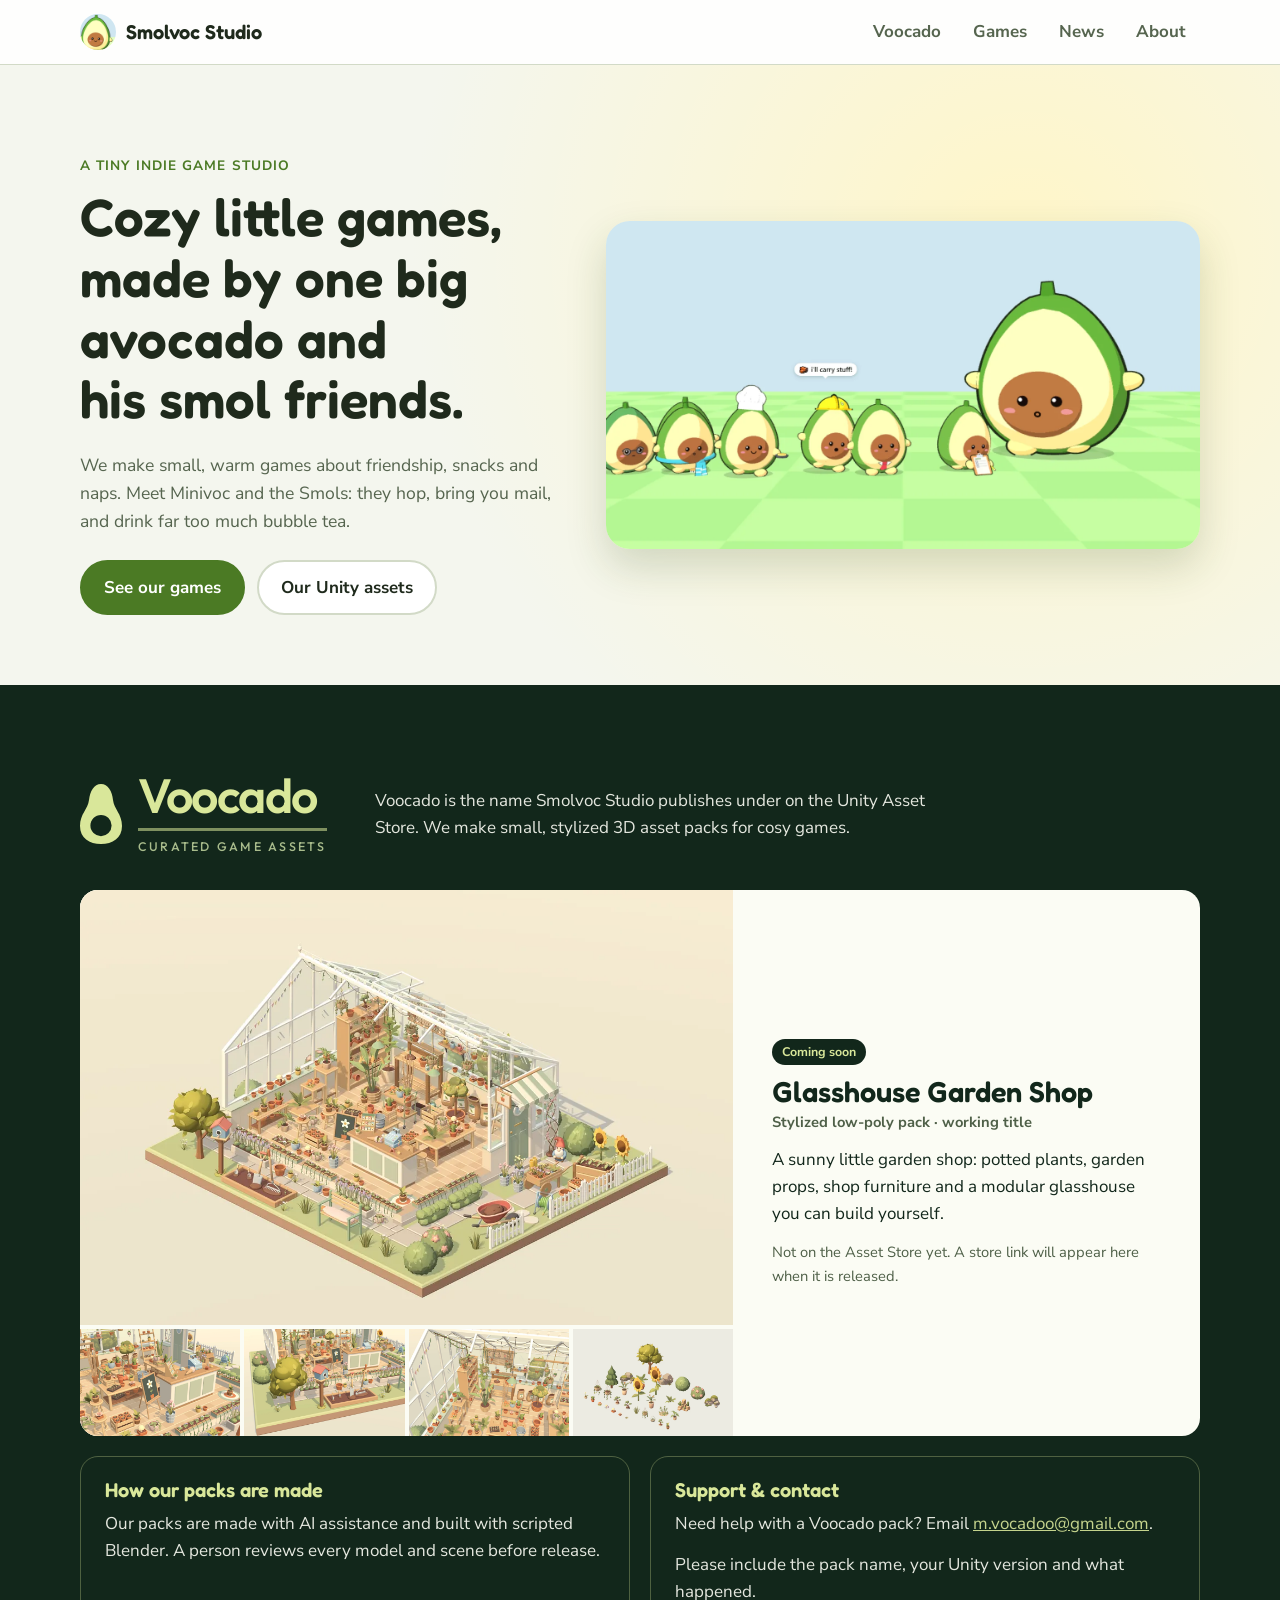
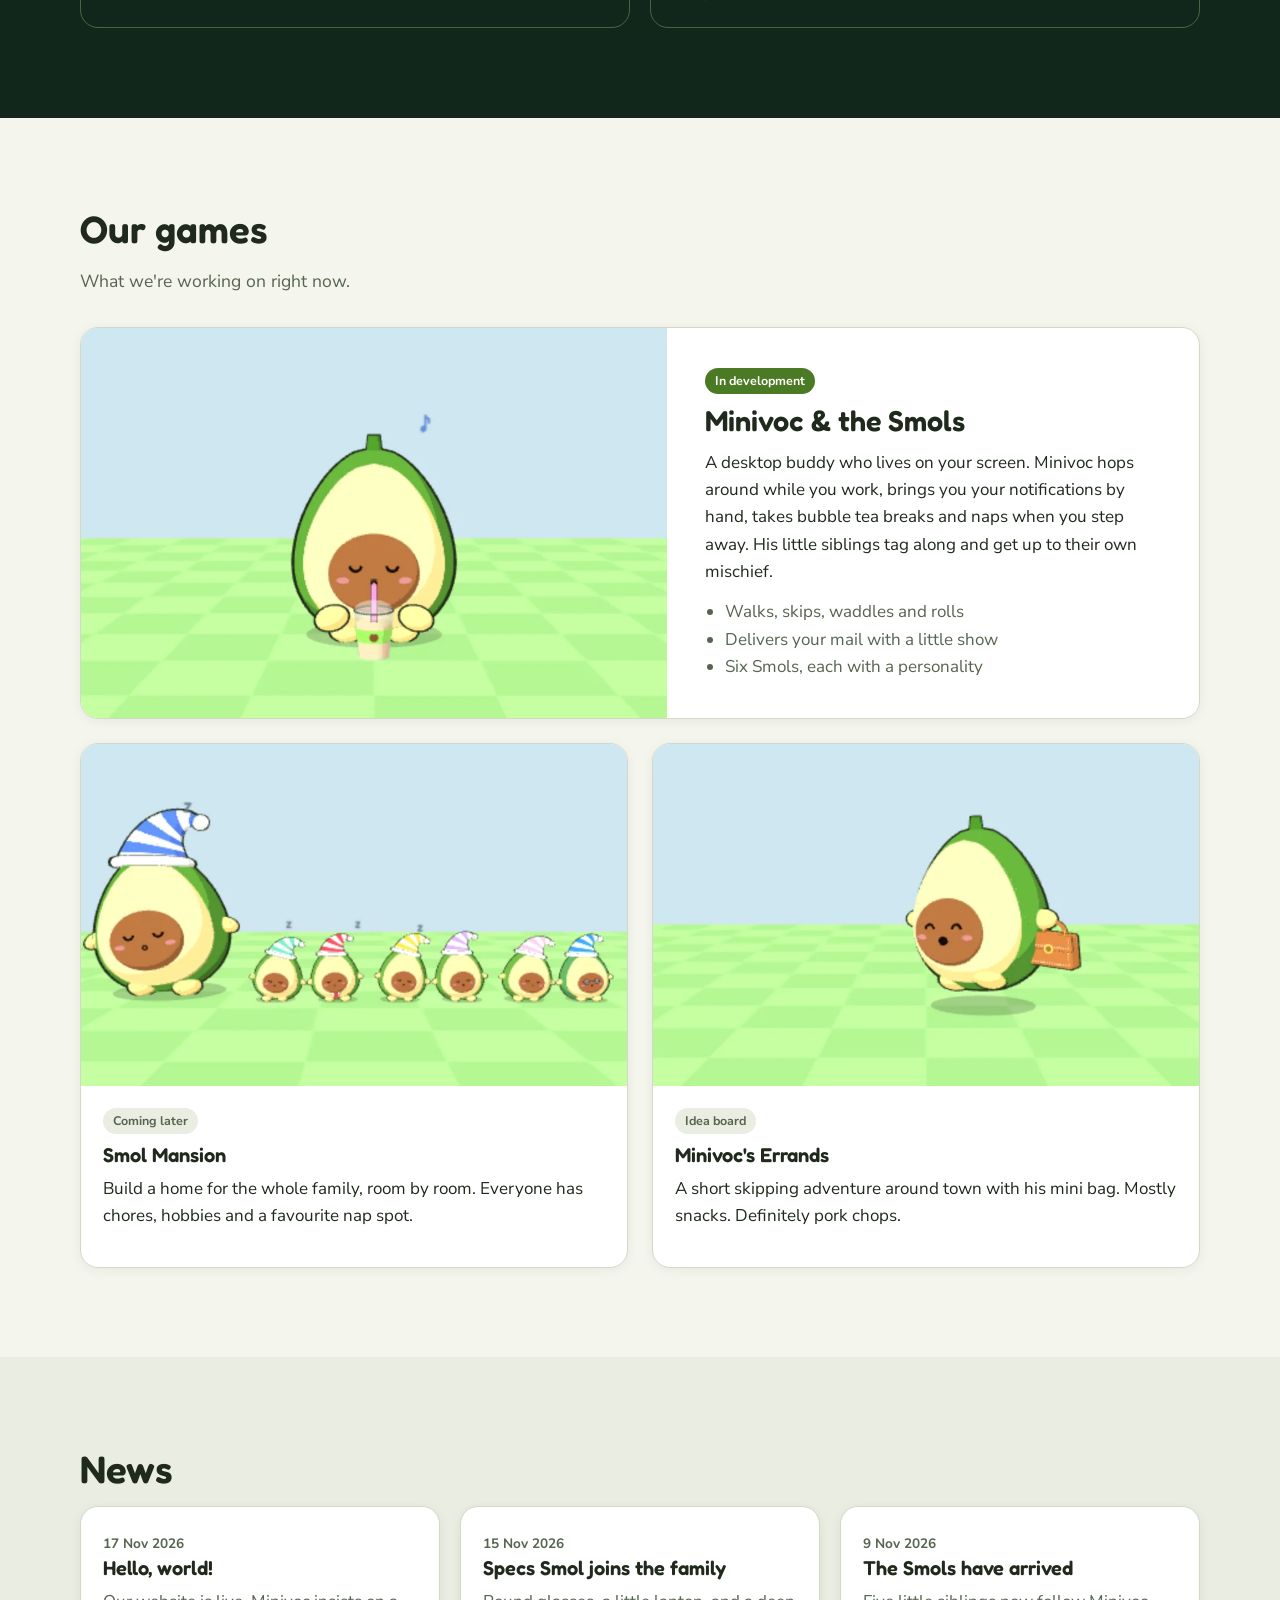
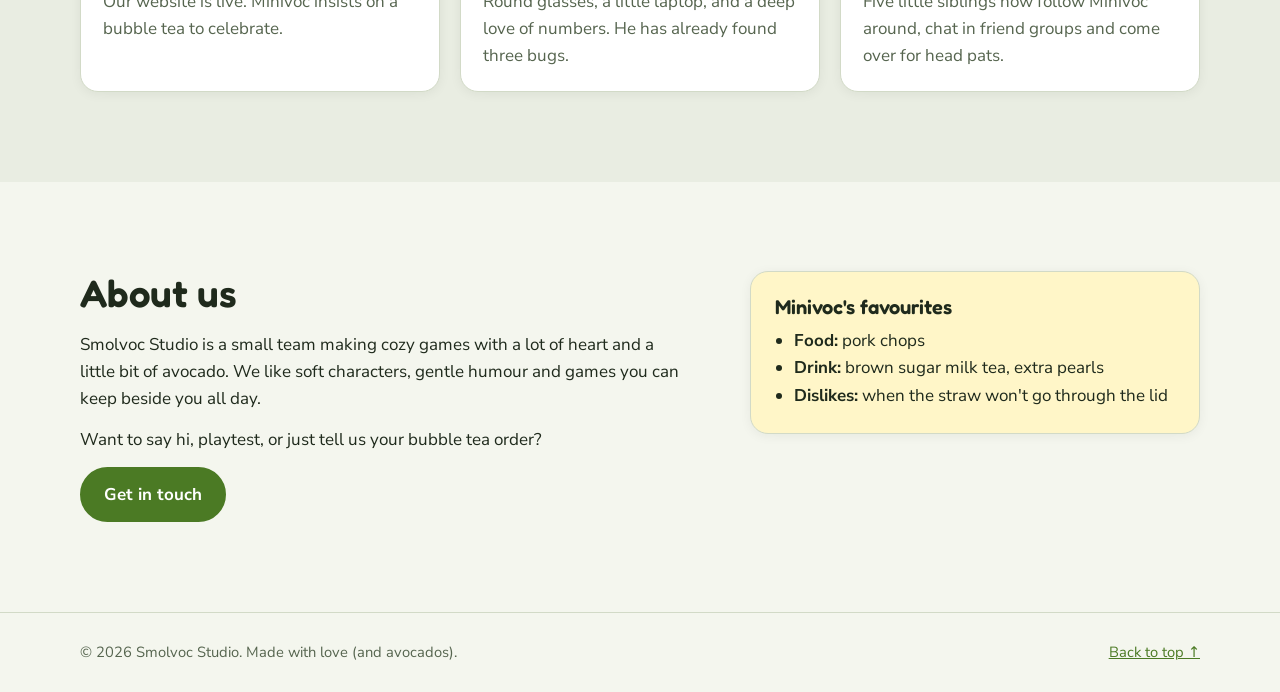
==== commit e20f68c5: "Put Voocado first and shelve the Smols and Art sections Voocado now comes before Games in the menu a" ====
--- a/index.html
+++ b/index.html
@@ -22,10 +22,8 @@
       <a class="brand" href="#top"><img src="assets/img/favicon.png" alt="" width="36" height="36">Smolvoc Studio</a>
       <button class="nav-toggle" type="button" aria-expanded="false" aria-controls="nav-links">Menu</button>
       <ul class="nav-links" id="nav-links">
+        <li><a href="#voocado">Voocado</a></li>
         <li><a href="#games">Games</a></li>
-        <li><a href="#voocado">Voocado</a></li>
-        <li><a href="#cast">The Smols</a></li>
-        <li><a href="#styles">Art</a></li>
         <li><a href="#news">News</a></li>
         <li><a href="#about">About</a></li>
       </ul>
@@ -42,12 +40,57 @@
           <p class="lede">We make small, warm games about friendship, snacks and naps. Meet Minivoc and the Smols: they hop, bring you mail, and drink far too much bubble tea.</p>
           <div class="cta">
             <a class="btn primary" href="#games">See our games</a>
-            <a class="btn" href="#cast">Meet the Smols</a>
+            <a class="btn" href="#voocado">Our Unity assets</a>
           </div>
         </div>
         <figure class="hero-art">
           <img src="assets/img/family.webp" width="1464" height="823" alt="Minivoc, a big cartoon avocado, standing with six small avocado Smols on a green checkered field.">
         </figure>
+      </div>
+    </section>
+
+    <!-- Voocado: our Unity Asset Store publisher -->
+    <section class="section voocado" id="voocado">
+      <div class="wrap">
+        <header class="vc-head">
+          <div class="vc-logo">
+            <svg class="vc-mark" viewBox="190 120 420 600" width="42" height="60" aria-hidden="true" focusable="false"><path fill-rule="evenodd" fill="currentColor" d="M400 120 C330 120 290 190 280 280 C270 370 190 420 190 540 C190 660 285 720 400 720 C515 720 610 660 610 540 C610 420 530 370 520 280 C510 190 470 120 400 120 Z M400 430 A106 106 0 1 0 400 642 A106 106 0 1 0 400 430 Z"/></svg>
+            <div>
+              <h2 class="vc-word">Voocado</h2>
+              <p class="vc-tagline">Curated game assets</p>
+            </div>
+          </div>
+          <p class="vc-about">Voocado is the name Smolvoc Studio publishes under on the Unity Asset Store. We make small, stylized 3D asset packs for cosy games.</p>
+        </header>
+
+        <article class="pack">
+          <div class="pack-gallery">
+            <a class="pack-main" href="assets/img/voocado/garden-shop-1.webp"><img src="assets/img/voocado/garden-shop-1.webp" width="1200" height="800" alt="A low-poly glasshouse garden shop seen from above, with plants, shelves and a counter inside." loading="lazy"></a>
+            <a href="assets/img/voocado/garden-shop-2.webp"><img src="assets/img/voocado/garden-shop-2.webp" width="1200" height="800" alt="The shop counter with a till, potted plants and a chalkboard sign." loading="lazy"></a>
+            <a href="assets/img/voocado/garden-shop-3.webp"><img src="assets/img/voocado/garden-shop-3.webp" width="1200" height="800" alt="The outdoor garden corner with a tree, a birdhouse and planters." loading="lazy"></a>
+            <a href="assets/img/voocado/garden-shop-4.webp"><img src="assets/img/voocado/garden-shop-4.webp" width="1200" height="800" alt="Inside the glasshouse: shelves full of potted plants under hanging lights." loading="lazy"></a>
+            <a href="assets/img/voocado/garden-shop-5.webp"><img src="assets/img/voocado/garden-shop-5.webp" width="1200" height="800" alt="The pack's plants laid out side by side: trees, sunflowers, bushes and small pots." loading="lazy"></a>
+          </div>
+          <div class="pack-body">
+            <span class="badge">Coming soon</span>
+            <h3>Glasshouse Garden Shop</h3>
+            <p class="pack-sub">Stylized low-poly pack · working title</p>
+            <p>A sunny little garden shop: potted plants, garden props, shop furniture and a modular glasshouse you can build yourself.</p>
+            <p class="pack-note">Not on the Asset Store yet. A store link will appear here when it is released.</p>
+          </div>
+        </article>
+
+        <div class="vc-info">
+          <div class="vc-card">
+            <h3>How our packs are made</h3>
+            <p>Our packs are made with AI assistance and built with scripted Blender. A person reviews every model and scene before release.</p>
+          </div>
+          <div class="vc-card" id="support">
+            <h3>Support &amp; contact</h3>
+            <p>Need help with a Voocado pack? Email <a href="mailto:m.vocadoo@gmail.com">m.vocadoo@gmail.com</a>.</p>
+            <p>Please include the pack name, your Unity version and what happened.</p>
+          </div>
+        </div>
       </div>
     </section>
 
@@ -90,53 +133,8 @@
       </div>
     </section>
 
-    <!-- Voocado: our Unity Asset Store publisher -->
-    <section class="section voocado" id="voocado">
-      <div class="wrap">
-        <header class="vc-head">
-          <div class="vc-logo">
-            <svg class="vc-mark" viewBox="190 120 420 600" width="42" height="60" aria-hidden="true" focusable="false"><path fill-rule="evenodd" fill="currentColor" d="M400 120 C330 120 290 190 280 280 C270 370 190 420 190 540 C190 660 285 720 400 720 C515 720 610 660 610 540 C610 420 530 370 520 280 C510 190 470 120 400 120 Z M400 430 A106 106 0 1 0 400 642 A106 106 0 1 0 400 430 Z"/></svg>
-            <div>
-              <h2 class="vc-word">Voocado</h2>
-              <p class="vc-tagline">Curated game assets</p>
-            </div>
-          </div>
-          <p class="vc-about">Voocado is the name Smolvoc Studio publishes under on the Unity Asset Store. We make small, stylized 3D asset packs for cosy games.</p>
-        </header>
-
-        <article class="pack">
-          <div class="pack-gallery">
-            <a class="pack-main" href="assets/img/voocado/garden-shop-1.webp"><img src="assets/img/voocado/garden-shop-1.webp" width="1200" height="800" alt="A low-poly glasshouse garden shop seen from above, with plants, shelves and a counter inside." loading="lazy"></a>
-            <a href="assets/img/voocado/garden-shop-2.webp"><img src="assets/img/voocado/garden-shop-2.webp" width="1200" height="800" alt="The shop counter with a till, potted plants and a chalkboard sign." loading="lazy"></a>
-            <a href="assets/img/voocado/garden-shop-3.webp"><img src="assets/img/voocado/garden-shop-3.webp" width="1200" height="800" alt="The outdoor garden corner with a tree, a birdhouse and planters." loading="lazy"></a>
-            <a href="assets/img/voocado/garden-shop-4.webp"><img src="assets/img/voocado/garden-shop-4.webp" width="1200" height="800" alt="Inside the glasshouse: shelves full of potted plants under hanging lights." loading="lazy"></a>
-            <a href="assets/img/voocado/garden-shop-5.webp"><img src="assets/img/voocado/garden-shop-5.webp" width="1200" height="800" alt="The pack's plants laid out side by side: trees, sunflowers, bushes and small pots." loading="lazy"></a>
-          </div>
-          <div class="pack-body">
-            <span class="badge">Coming soon</span>
-            <h3>Glasshouse Garden Shop</h3>
-            <p class="pack-sub">Stylized low-poly pack · working title</p>
-            <p>A sunny little garden shop: potted plants, garden props, shop furniture and a modular glasshouse you can build yourself.</p>
-            <p class="pack-note">Not on the Asset Store yet. A store link will appear here when it is released.</p>
-          </div>
-        </article>
-
-        <div class="vc-info">
-          <div class="vc-card">
-            <h3>How our packs are made</h3>
-            <p>Our packs are made with AI assistance and built with scripted Blender. A person reviews every model and scene before release.</p>
-          </div>
-          <div class="vc-card" id="support">
-            <h3>Support &amp; contact</h3>
-            <p>Need help with a Voocado pack? Email <a href="mailto:m.vocadoo@gmail.com">m.vocadoo@gmail.com</a>.</p>
-            <p>Please include the pack name, your Unity version and what happened.</p>
-          </div>
-        </div>
-      </div>
-    </section>
-
-    <!-- Cast -->
-    <section class="section" id="cast">
+    <!-- Cast (shelved: hidden on the live site; remove "hidden" and re-add the nav link to show it) -->
+    <section class="section" id="cast" hidden>
       <div class="wrap">
         <h2>Meet the Smols</h2>
         <p class="section-lede">Minivoc's little siblings: about a third of his height, each with a prop, a personality and a very specific bubble tea order.</p>
@@ -187,8 +185,8 @@
       </div>
     </section>
 
-    <!-- Art styles -->
-    <section class="section alt" id="styles">
+    <!-- Art styles (shelved: hidden on the live site; remove "hidden" and re-add the nav link to show it) -->
+    <section class="section alt" id="styles" hidden>
       <div class="wrap">
         <h2>One avocado, many looks</h2>
         <p class="section-lede">Minivoc has been drawn in a lot of styles while we find his look. Everything here is drawn by code.</p>
@@ -202,7 +200,7 @@
     </section>
 
     <!-- News -->
-    <section class="section" id="news">
+    <section class="section alt" id="news">
       <div class="wrap">
         <h2>News</h2>
         <div class="news">
@@ -226,7 +224,7 @@
     </section>
 
     <!-- About -->
-    <section class="section alt" id="about">
+    <section class="section" id="about">
       <div class="wrap about">
         <div>
           <h2>About us</h2>
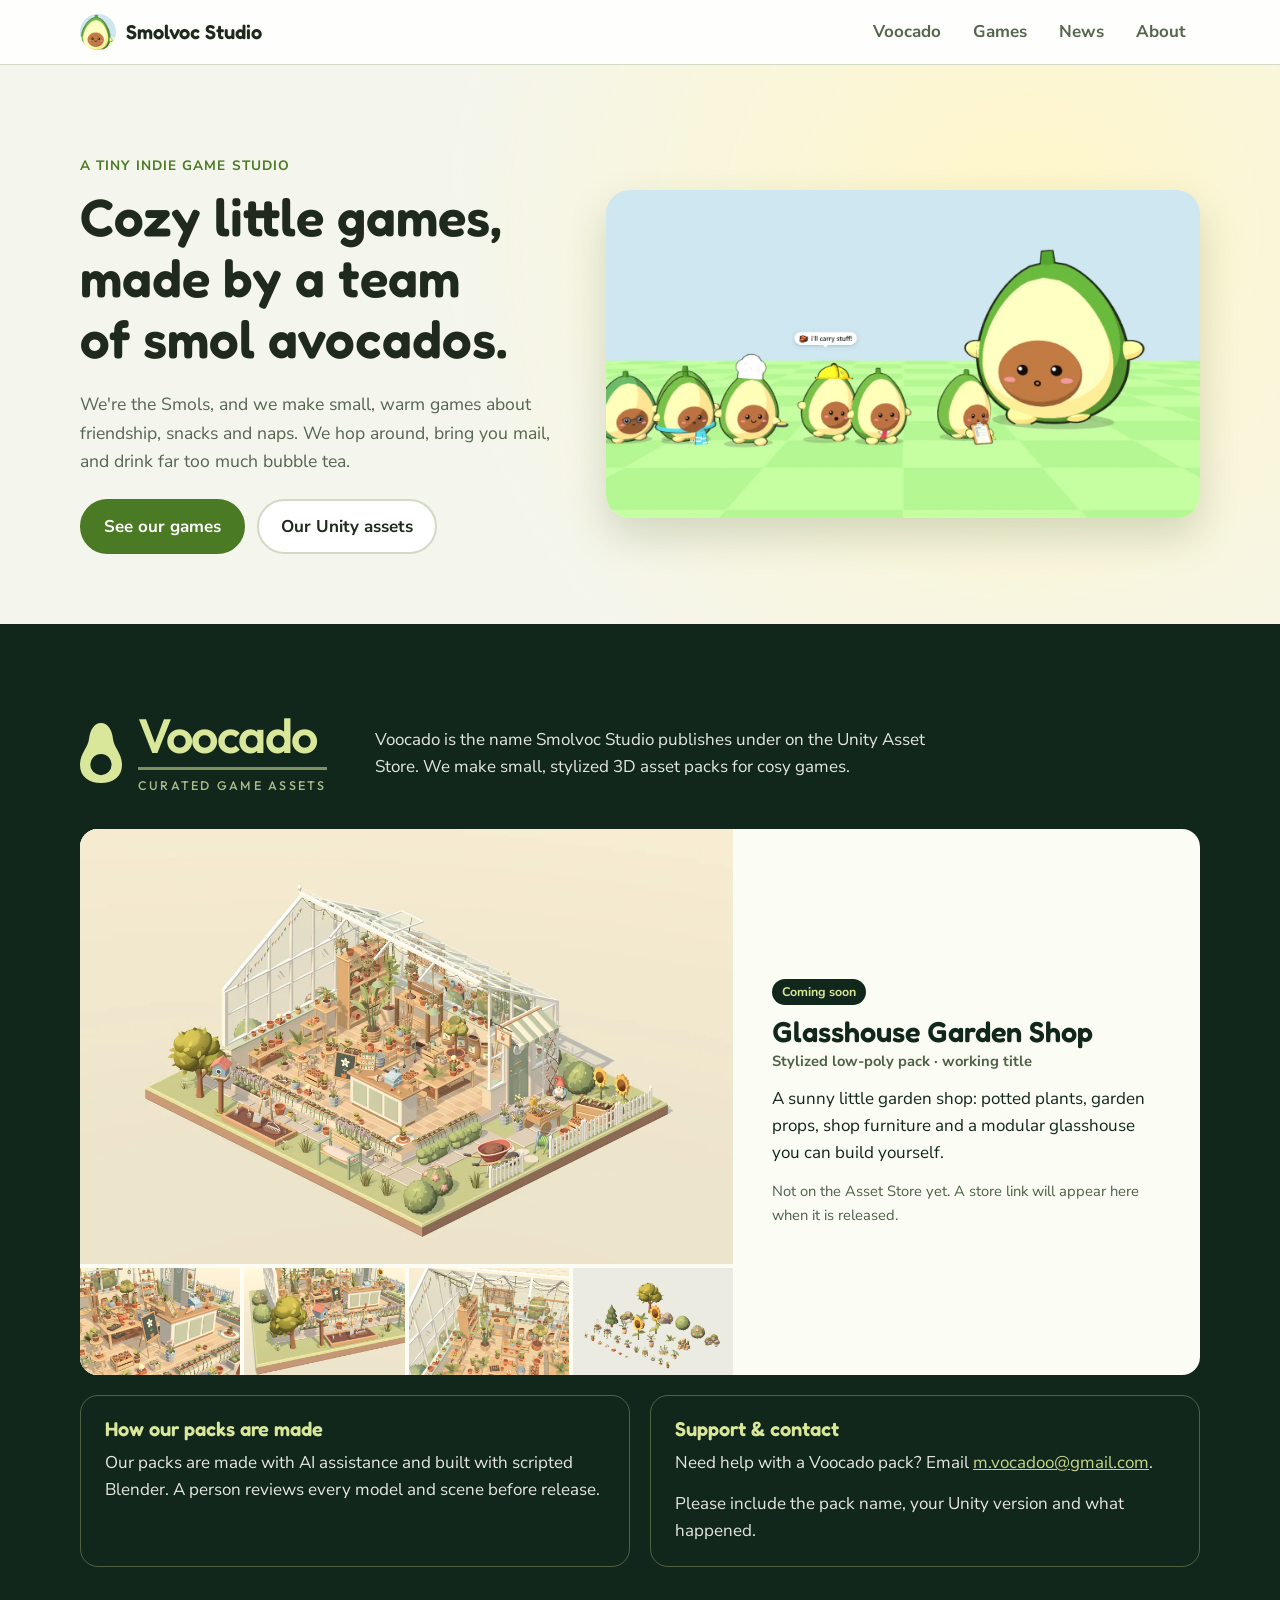
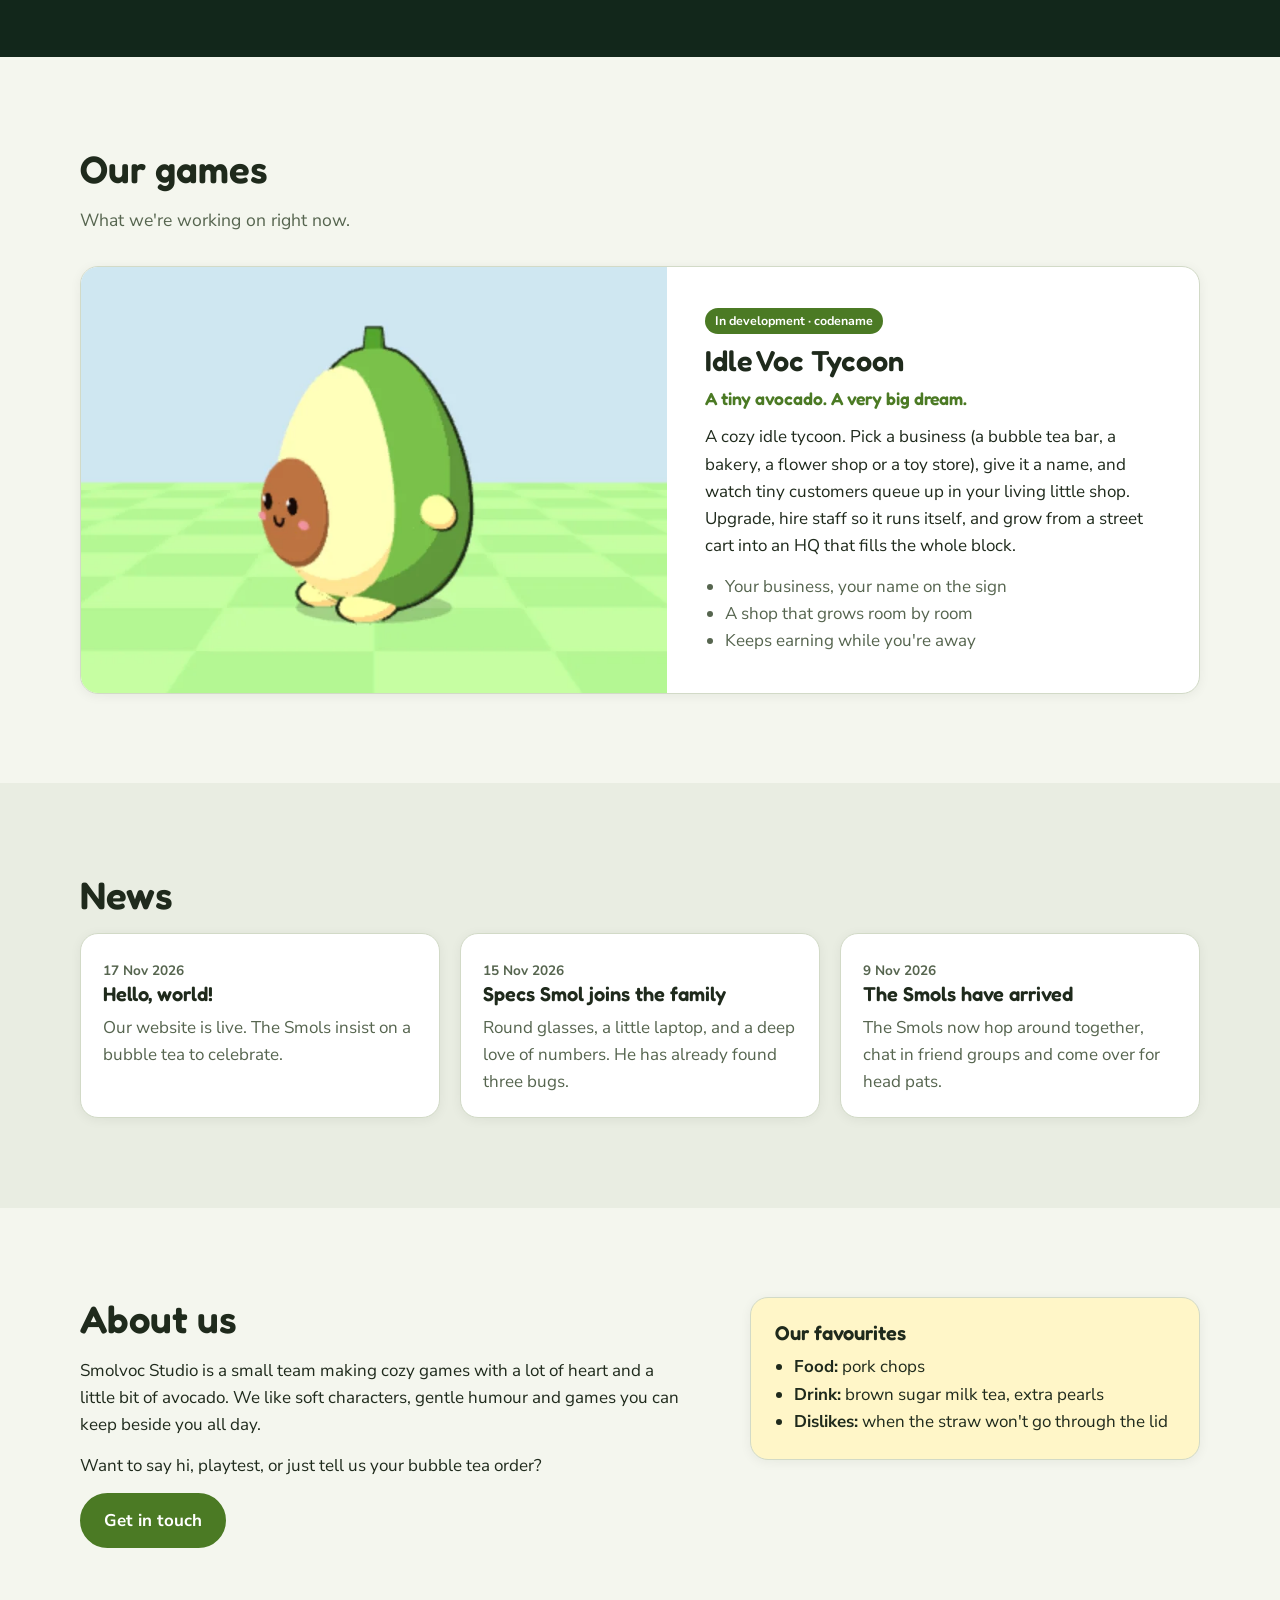
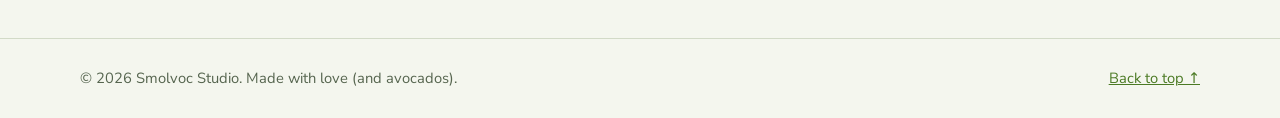
==== commit ea5aafa2: "Make the Smols the studio and feature Idle Voc Tycoon Remove Minivoc from the site copy, alt text an" ====
--- a/index.html
+++ b/index.html
@@ -4,9 +4,9 @@
   <meta charset="utf-8">
   <meta name="viewport" content="width=device-width, initial-scale=1">
   <title>Smolvoc Studio · Cozy little games</title>
-  <meta name="description" content="Smolvoc Studio makes small, cozy games starring Minivoc the avocado and his little siblings, the Smols.">
+  <meta name="description" content="Smolvoc Studio is a small team of avocados, the Smols, making small, cozy games.">
   <meta property="og:title" content="Smolvoc Studio">
-  <meta property="og:description" content="Small, cozy games starring Minivoc and the Smols.">
+  <meta property="og:description" content="Small, cozy games made by the Smols.">
   <meta property="og:image" content="assets/img/family.webp">
   <link rel="icon" type="image/png" href="assets/img/favicon.png">
   <link rel="preconnect" href="https://fonts.googleapis.com">
@@ -36,15 +36,15 @@
       <div class="wrap hero-grid">
         <div class="hero-copy">
           <p class="eyebrow">A tiny indie game studio</p>
-          <h1>Cozy little games, made by one big avocado and his smol friends.</h1>
-          <p class="lede">We make small, warm games about friendship, snacks and naps. Meet Minivoc and the Smols: they hop, bring you mail, and drink far too much bubble tea.</p>
+          <h1>Cozy little games, made by a team of smol avocados.</h1>
+          <p class="lede">We're the Smols, and we make small, warm games about friendship, snacks and naps. We hop around, bring you mail, and drink far too much bubble tea.</p>
           <div class="cta">
             <a class="btn primary" href="#games">See our games</a>
             <a class="btn" href="#voocado">Our Unity assets</a>
           </div>
         </div>
         <figure class="hero-art">
-          <img src="assets/img/family.webp" width="1464" height="823" alt="Minivoc, a big cartoon avocado, standing with six small avocado Smols on a green checkered field.">
+          <img src="assets/img/family.webp" width="1464" height="823" alt="Six small avocado Smols lined up on a green checkered field beside a big avocado friend.">
         </figure>
       </div>
     </section>
@@ -101,11 +101,28 @@
         <p class="section-lede">What we're working on right now.</p>
         <div class="games">
           <article class="game featured">
-            <img src="assets/img/minivoc-tea.webp" width="1116" height="698" alt="Minivoc sipping a bubble tea with a music note floating above him.">
+            <img src="assets/img/smol-plain.webp" width="956" height="598" alt="Smolvoc, a small avocado Smol, standing on a green checkered field.">
+            <div class="game-body">
+              <span class="badge">In development · codename</span>
+              <h3>Idle Voc Tycoon</h3>
+              <p class="game-tagline">A tiny avocado. A very big dream.</p>
+              <p>A cozy idle tycoon. Pick a business (a bubble tea bar, a bakery, a flower shop or a toy store), give it a name, and watch tiny customers queue up in your living little shop. Upgrade, hire staff so it runs itself, and grow from a street cart into an HQ that fills the whole block.</p>
+              <ul class="features">
+                <li>Your business, your name on the sign</li>
+                <li>A shop that grows room by room</li>
+                <li>Keeps earning while you're away</li>
+              </ul>
+            </div>
+          </article>
+        </div>
+        <!-- Earlier game ideas (shelved: hidden on the live site; remove "hidden" to show them again) -->
+        <div class="games" hidden>
+          <article class="game">
+            <img src="assets/img/minivoc-tea.webp" width="1116" height="698" alt="A big avocado sipping a bubble tea with a music note floating above.">
             <div class="game-body">
               <span class="badge">In development</span>
-              <h3>Minivoc &amp; the Smols</h3>
-              <p>A desktop buddy who lives on your screen. Minivoc hops around while you work, brings you your notifications by hand, takes bubble tea breaks and naps when you step away. His little siblings tag along and get up to their own mischief.</p>
+              <h3>The Smols</h3>
+              <p>Desktop buddies who live on your screen. The Smols hop around while you work, bring you your notifications by hand, take bubble tea breaks and nap when you step away. Each one gets up to their own mischief.</p>
               <ul class="features">
                 <li>Walks, skips, waddles and rolls</li>
                 <li>Delivers your mail with a little show</li>
@@ -114,7 +131,7 @@
             </div>
           </article>
           <article class="game">
-            <img src="assets/img/nightcaps.webp" width="956" height="598" alt="Minivoc and five Smols asleep in striped nightcaps.">
+            <img src="assets/img/nightcaps.webp" width="956" height="598" alt="Five Smols and a big avocado friend asleep in striped nightcaps.">
             <div class="game-body">
               <span class="badge muted">Coming later</span>
               <h3>Smol Mansion</h3>
@@ -122,11 +139,11 @@
             </div>
           </article>
           <article class="game">
-            <img src="assets/img/minivoc-bag.webp" width="956" height="598" alt="Minivoc skipping along with a little tan bag in his hand.">
+            <img src="assets/img/minivoc-bag.webp" width="956" height="598" alt="A big avocado skipping along with a little tan bag.">
             <div class="game-body">
               <span class="badge muted">Idea board</span>
-              <h3>Minivoc's Errands</h3>
-              <p>A short skipping adventure around town with his mini bag. Mostly snacks. Definitely pork chops.</p>
+              <h3>Smol Errands</h3>
+              <p>A short skipping adventure around town with a mini bag. Mostly snacks. Definitely pork chops.</p>
             </div>
           </article>
         </div>
@@ -137,7 +154,7 @@
     <section class="section" id="cast" hidden>
       <div class="wrap">
         <h2>Meet the Smols</h2>
-        <p class="section-lede">Minivoc's little siblings: about a third of his height, each with a prop, a personality and a very specific bubble tea order.</p>
+        <p class="section-lede">That's us: each Smol has a prop, a personality and a very specific bubble tea order.</p>
         <div class="cast">
           <article class="char">
             <img src="assets/img/smol-plain.webp" width="956" height="598" alt="A plain Smolvoc standing on grass." loading="lazy">
@@ -189,12 +206,12 @@
     <section class="section alt" id="styles" hidden>
       <div class="wrap">
         <h2>One avocado, many looks</h2>
-        <p class="section-lede">Minivoc has been drawn in a lot of styles while we find his look. Everything here is drawn by code.</p>
+        <p class="section-lede">Our big avocado friend has been drawn in a lot of styles while we find the look. Everything here is drawn by code.</p>
         <div class="styles">
-          <figure><img src="assets/img/minivoc-toon.webp" width="716" height="716" alt="Minivoc in a cel-shaded 3D toon style." loading="lazy"><figcaption>Toon 3D</figcaption></figure>
-          <figure><img src="assets/img/minivoc-plush.webp" width="716" height="716" alt="Minivoc drawn as a soft plush toy." loading="lazy"><figcaption>Plush</figcaption></figure>
-          <figure><img src="assets/img/minivoc-pixel.webp" width="716" height="716" alt="Minivoc as a pixel-art sprite." loading="lazy"><figcaption>Pixel</figcaption></figure>
-          <figure><img src="assets/img/minivoc-doodle.webp" width="716" height="716" alt="Minivoc as a hand-drawn doodle on lined paper." loading="lazy"><figcaption>Doodle</figcaption></figure>
+          <figure><img src="assets/img/minivoc-toon.webp" width="716" height="716" alt="A big avocado in a cel-shaded 3D toon style." loading="lazy"><figcaption>Toon 3D</figcaption></figure>
+          <figure><img src="assets/img/minivoc-plush.webp" width="716" height="716" alt="A big avocado drawn as a soft plush toy." loading="lazy"><figcaption>Plush</figcaption></figure>
+          <figure><img src="assets/img/minivoc-pixel.webp" width="716" height="716" alt="A big avocado as a pixel-art sprite." loading="lazy"><figcaption>Pixel</figcaption></figure>
+          <figure><img src="assets/img/minivoc-doodle.webp" width="716" height="716" alt="A big avocado as a hand-drawn doodle on lined paper." loading="lazy"><figcaption>Doodle</figcaption></figure>
         </div>
       </div>
     </section>
@@ -207,7 +224,7 @@
           <article>
             <time datetime="2026-11-17">17 Nov 2026</time>
             <h3>Hello, world!</h3>
-            <p>Our website is live. Minivoc insists on a bubble tea to celebrate.</p>
+            <p>Our website is live. The Smols insist on a bubble tea to celebrate.</p>
           </article>
           <article>
             <time datetime="2026-11-15">15 Nov 2026</time>
@@ -217,7 +234,7 @@
           <article>
             <time datetime="2026-11-09">9 Nov 2026</time>
             <h3>The Smols have arrived</h3>
-            <p>Five little siblings now follow Minivoc around, chat in friend groups and come over for head pats.</p>
+            <p>The Smols now hop around together, chat in friend groups and come over for head pats.</p>
           </article>
         </div>
       </div>
@@ -233,7 +250,7 @@
           <a class="btn primary" href="mailto:m.vocadoo@gmail.com">Get in touch</a>
         </div>
         <aside class="favs">
-          <h3>Minivoc's favourites</h3>
+          <h3>Our favourites</h3>
           <ul>
             <li><b>Food:</b> pork chops</li>
             <li><b>Drink:</b> brown sugar milk tea, extra pearls</li>
--- a/assets/css/style.css
+++ b/assets/css/style.css
@@ -22,6 +22,7 @@
 }
 
 * { box-sizing: border-box; }
+[hidden] { display: none !important; }
 html { scroll-behavior: smooth; scroll-padding-top: 76px; }
 @media (prefers-reduced-motion: reduce) { html { scroll-behavior: auto; } }
 body { margin: 0; background: var(--bg); color: var(--ink); font: 17px/1.6 var(--font-body); }
@@ -88,6 +89,7 @@
 .game.featured h3 { font-size: 1.8rem; }
 .badge { display: inline-block; font-size: 0.78rem; font-weight: 700; padding: 3px 10px; border-radius: 999px; background: var(--accent); color: var(--accent-ink); margin-bottom: 10px; }
 .badge.muted { background: var(--bg-alt); color: var(--muted); }
+.game-tagline { font: 600 1.1rem var(--font-display); color: var(--accent); }
 .features { padding-left: 1.2em; margin: 0; color: var(--muted); }
 @media (max-width: 760px) { .games { grid-template-columns: 1fr; } .game.featured { grid-template-columns: 1fr; } }
 
